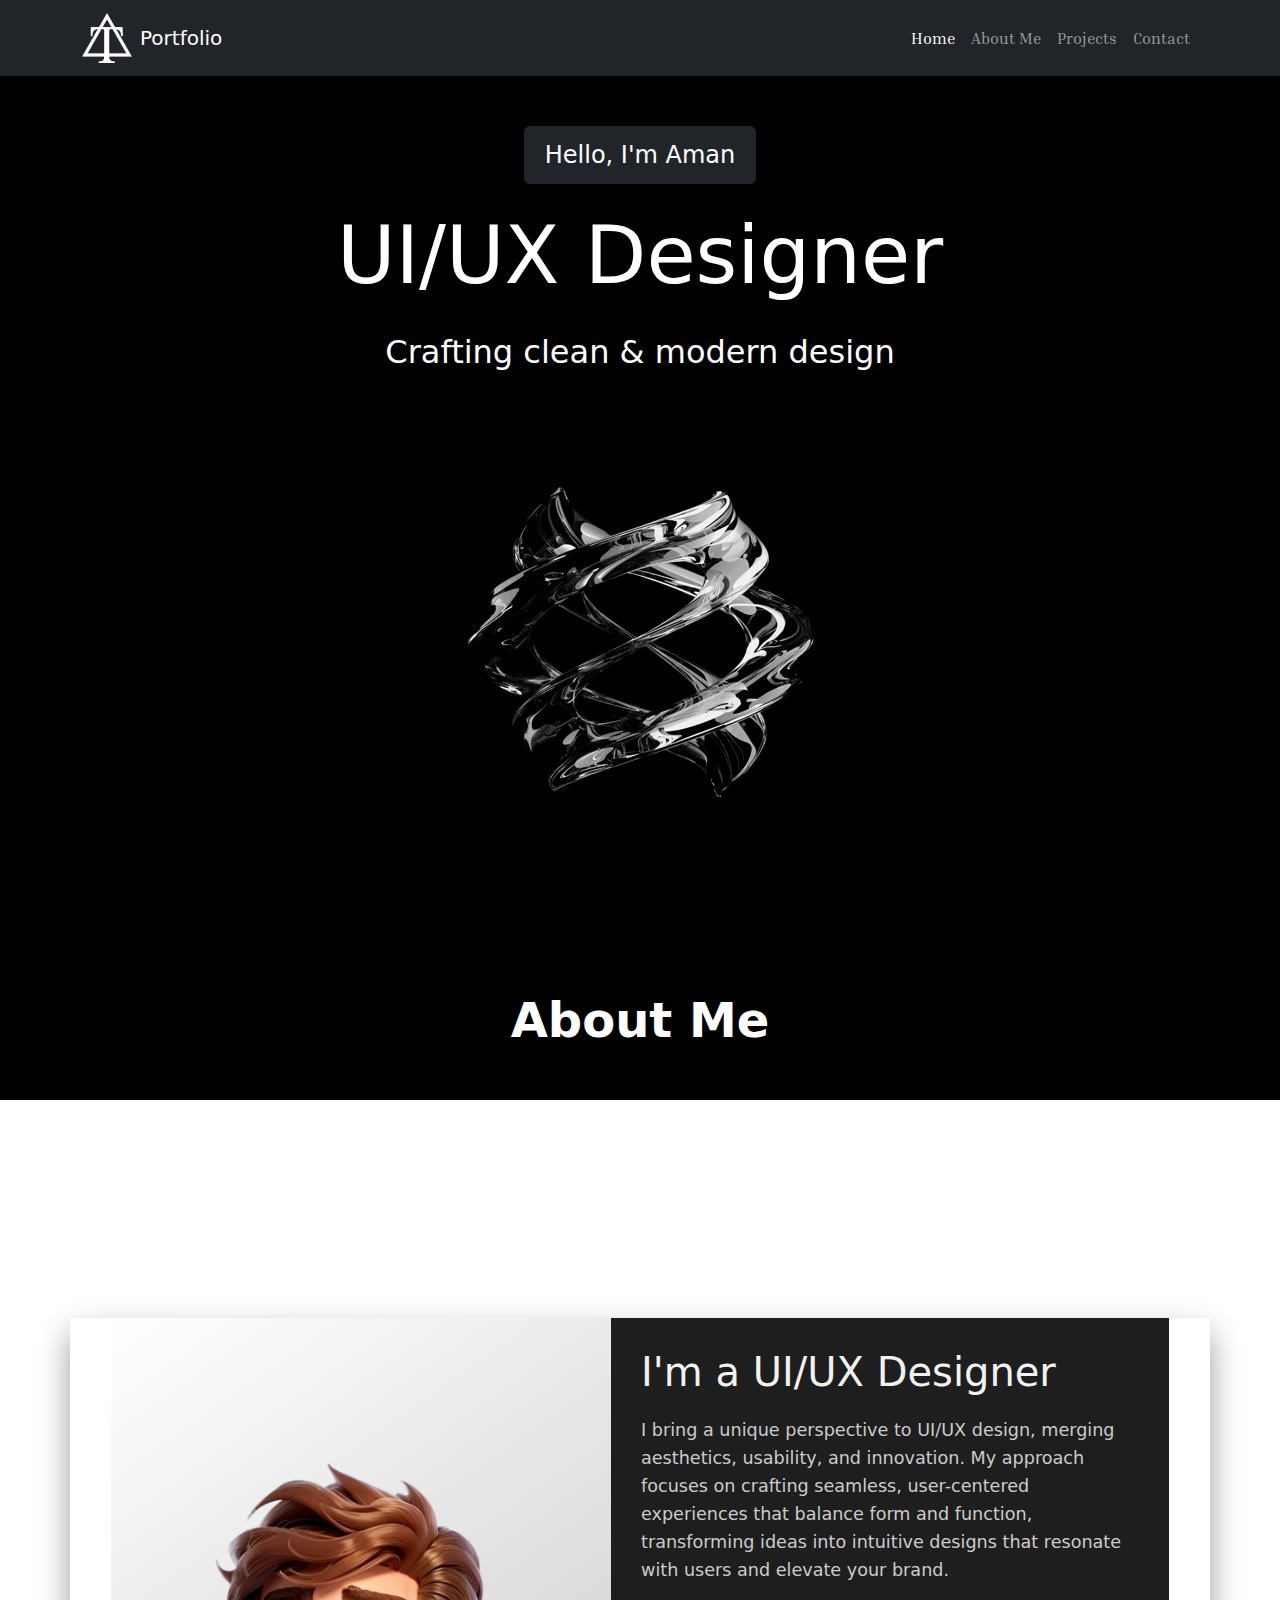
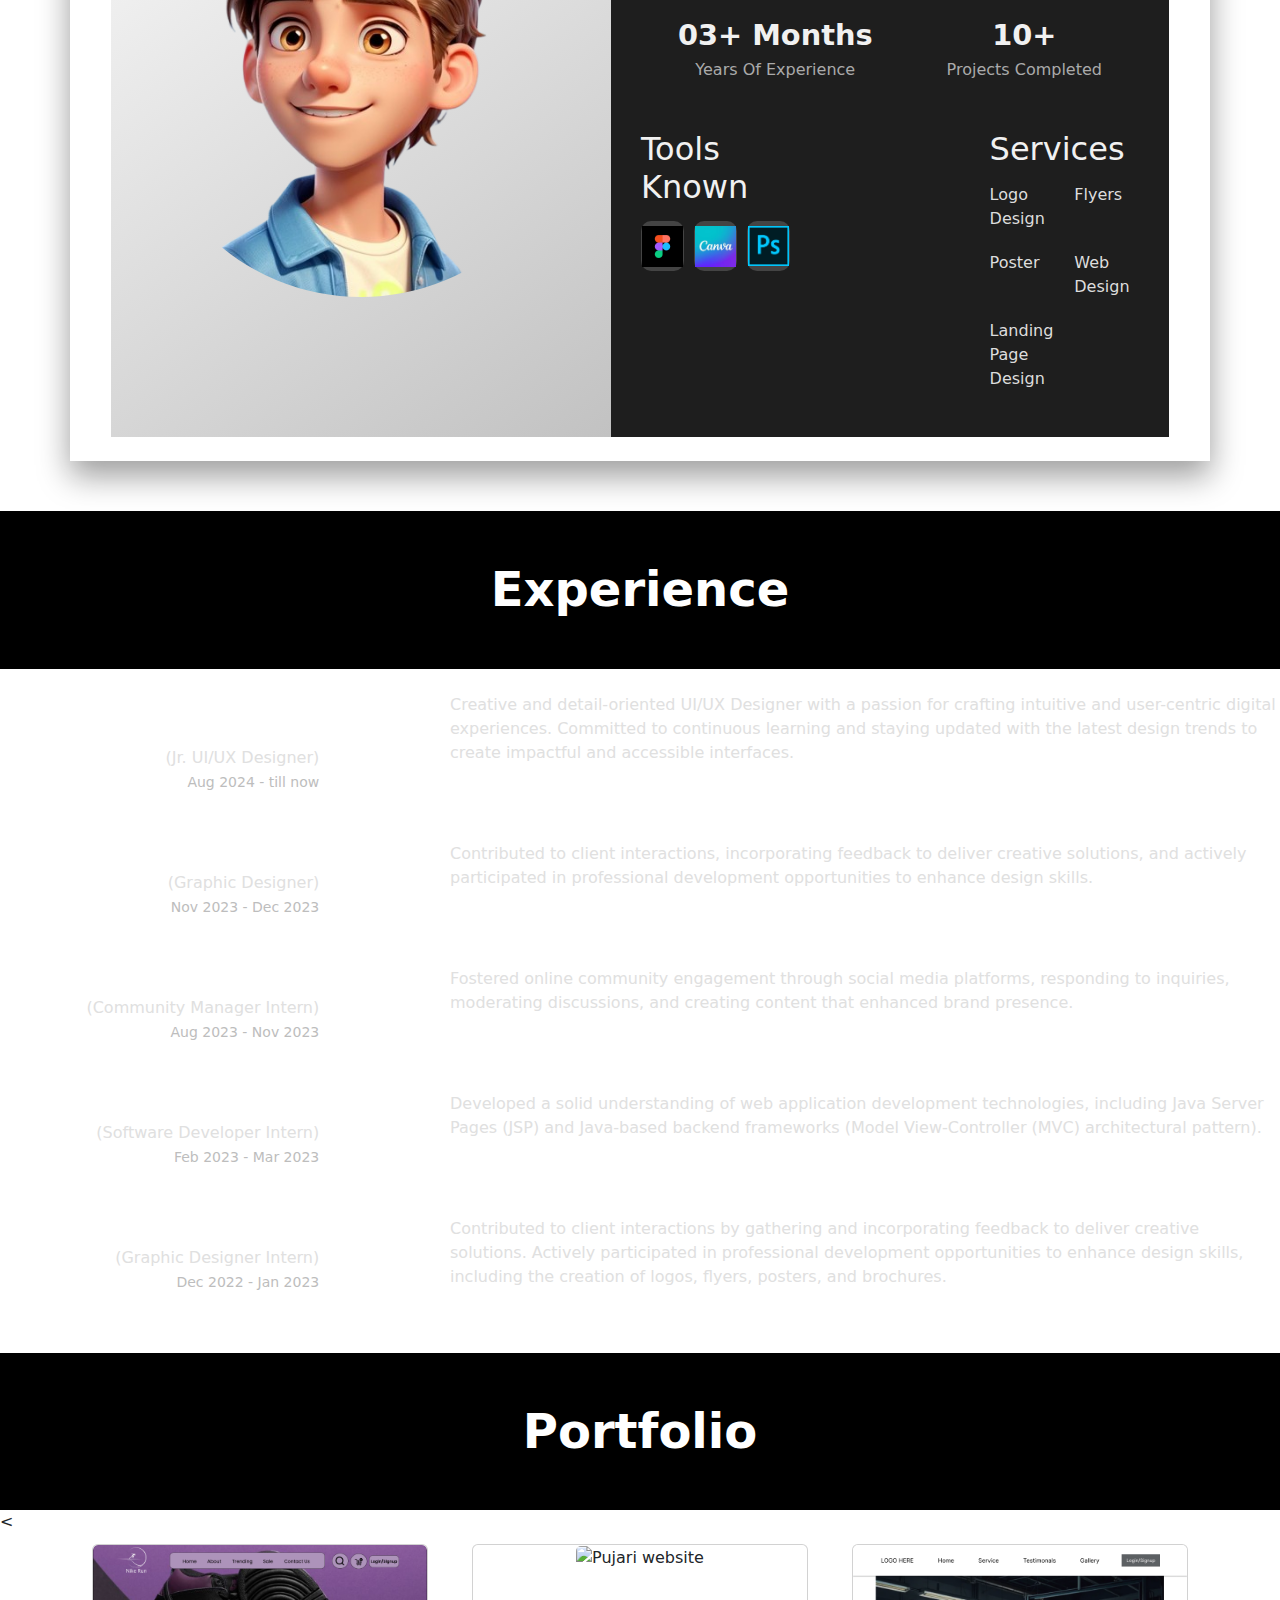
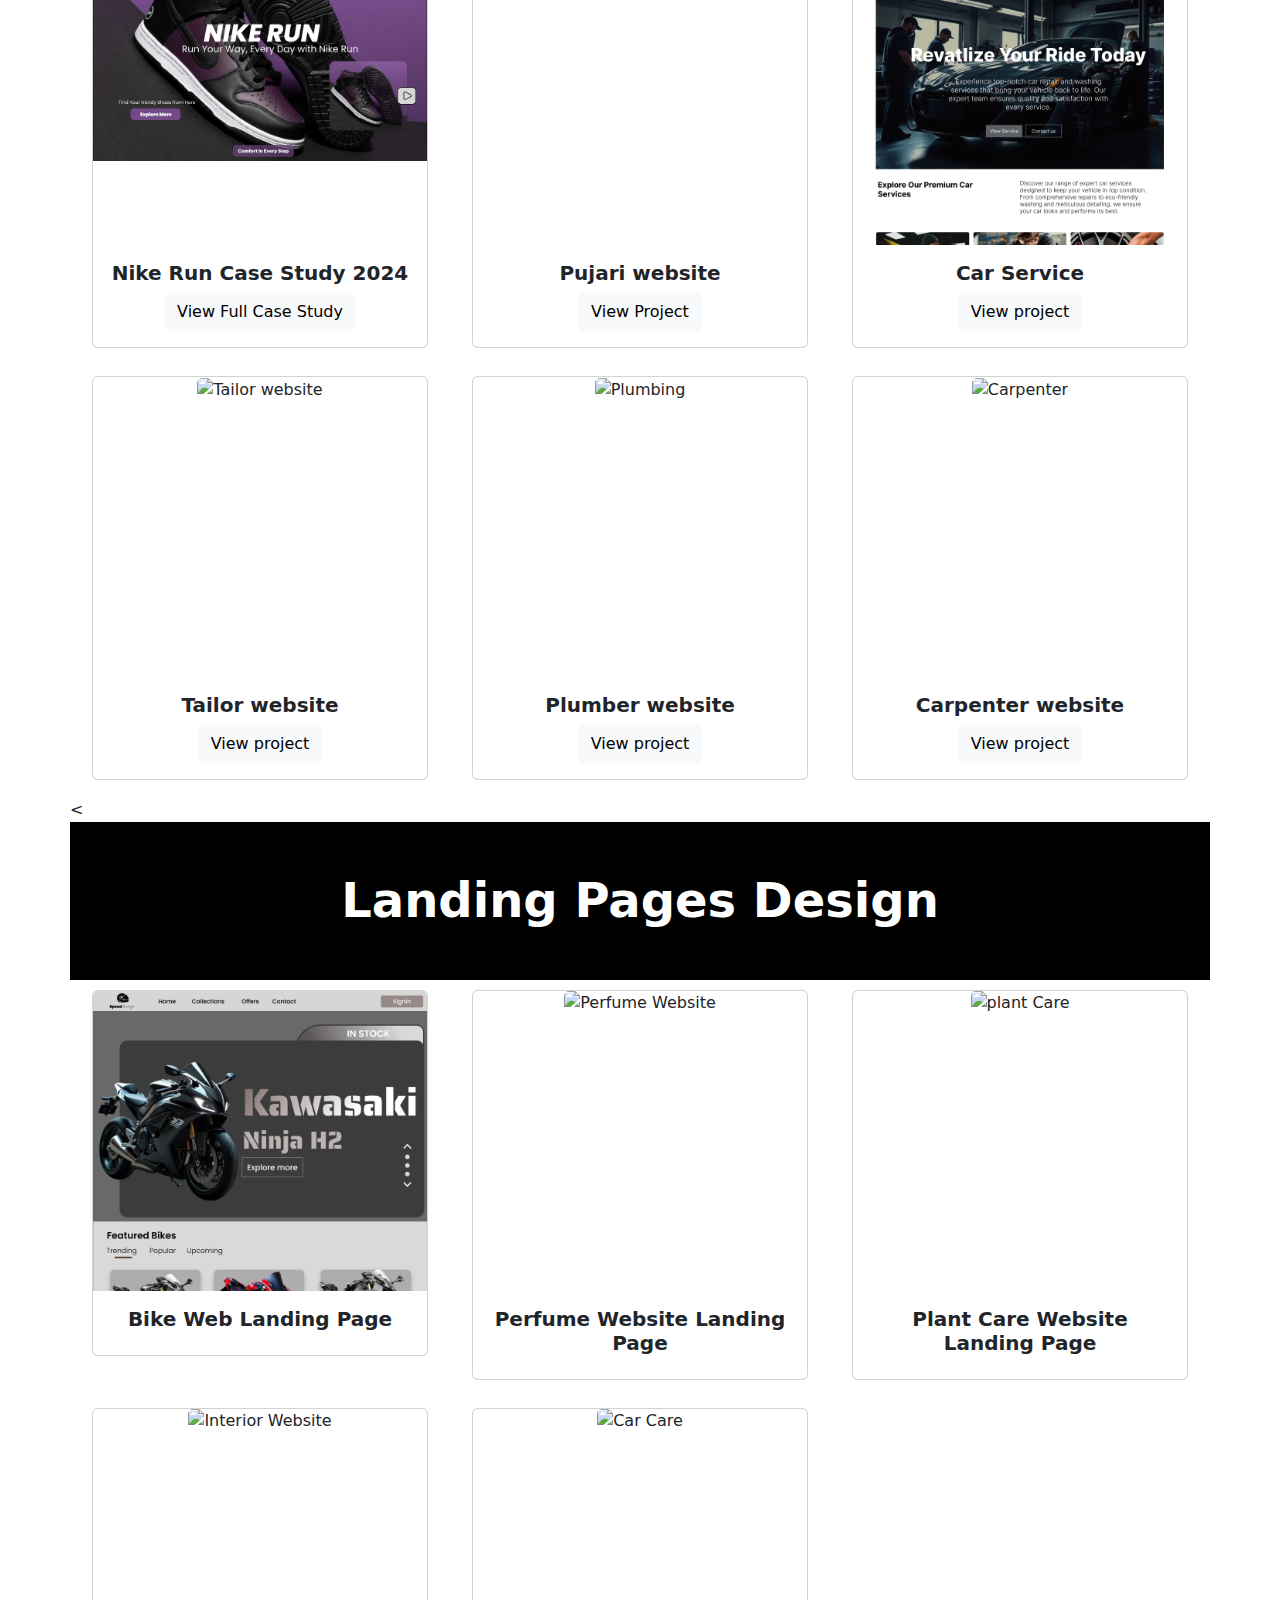
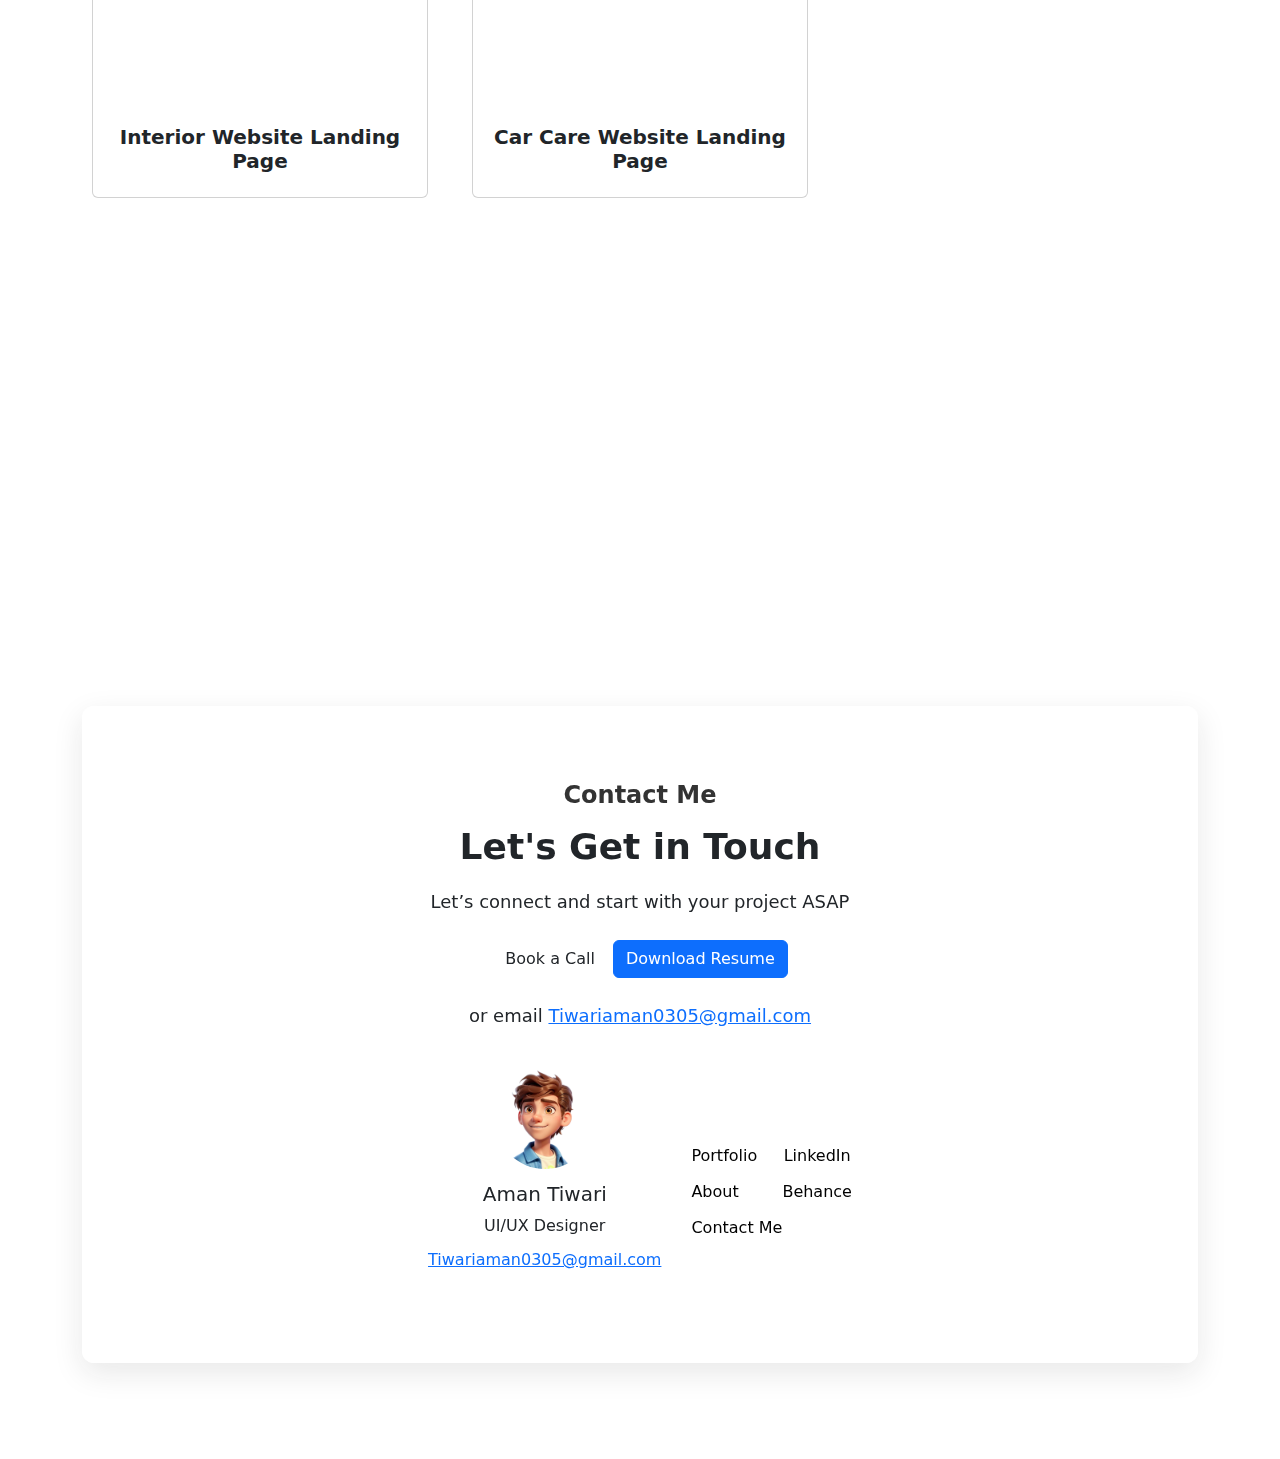
==== aman.html @ a1e36552 "togglebutton changed on navbar" ====
<!DOCTYPE html>
<html lang="en">
<head>
  <meta charset="UTF-8">
  <meta name="viewport" content="width=device-width, initial-scale=1.0">
  <meta charset="UTF-8">
    <meta name="viewport" content="width=device-width, initial-scale=1.0">
    <title>UI/UX Portfolio</title>
    <link rel="stylesheet" href="style.css">
    <link rel="stylesheet" href="https://cdn.jsdelivr.net/npm/bootstrap@5.3.3/dist/css/bootstrap.min.css">
    <link rel="preconnect" href="https://fonts.googleapis.com">
    <link rel="preconnect" href="https://fonts.gstatic.com" crossorigin>
    <link href="https://fonts.googleapis.com/css2?family=Inria+Serif:ital,wght@0,300;0,400;0,700;1,300;1,400;1,700&family=Noto+Sans+JP:wght@100..900&display=swap" rel="stylesheet">
  <title>Portfolio</title>
</head>
<body>
  <!-- Navbar -->
<nav class="navbar navbar-expand-lg bg-dark navbar-dark">
  <div class="container">
      <!-- Logo -->
      <a class="navbar-brand d-flex align-items-center" href="#">
          <img src="images/Group 24613.png" alt="Logo" height="50" width="50" class="me-2">
          <span>Portfolio</span>
      </a>
      
      <!-- Toggler Button for Mobile View -->
      <button class="navbar-toggler" type="button" data-bs-toggle="collapse" data-bs-target="#navbarNav" aria-controls="navbarNav" aria-expanded="false" aria-label="Toggle navigation">
          <span class="navbar-toggler-icon"></span>
      </button>
      
      <!-- Navbar Links -->
      <div class="collapse navbar-collapse" id="navbarNav">
          <ul class="navbar-nav ms-auto mb-2 mb-lg-0">
              <li class="nav-item">
                  <a class="nav-link active" aria-current="page" href="#">Home</a>
              </li>
              <li class="nav-item">
                  <a class="nav-link" href="#">About Me</a>
              </li>
              <li class="nav-item">
                  <a class="nav-link" href="#">Projects</a>
              </li>
              <li class="nav-item">
                  <a class="nav-link" href="#">Contact</a>
              </li>
          </ul>
      </div>
  </div>
</nav>
       
<div style="background-color: black; padding: 50px 0;">
  <div class="container text-center">
      <button type="button" class="btn btn-dark mb-4" style="font-size: 24px; padding: 10px 20px;">Hello, I'm Aman</button>
      <h1 class="display-1 text-white mb-4"> <!-- Use Bootstrap's display class for responsive headings -->
          <b>UI/UX Designer</b>
      </h1>
      <p class="text-white" style="font-size: 2rem; margin-top: 10px;"> <!-- Use rem for better scaling -->
          Crafting clean & modern design
      </p>
      <div class="text-center">
          <img src="./images/3d-symbol-glass-logo-made-blender_1029878-13-removebg-preview.png" alt="" class="rotate-animation img-fluid" style="max-width: 100%; height: auto;"> <!-- Use img-fluid for responsive images -->
      </div>
  </div>
</div>
         <!-- About Me Section -->
<div class="about-heading-container text-center mb-4">
  <h2 class="about-heading">About Me</h2>
</div>

<p class="bold-serif-text text-center mb-4">
  Designing products that not only look incredible but also drive 
  results, ensuring satisfaction on both sides. Say goodbye to 
  designs that only serve one purpose. With my UI/UX skills, your 
  brand is set to scale to new heights!
</p>

<div class="container about-container d-flex flex-wrap justify-content-center">
  <!-- Profile Image Section -->
  <div class="about-image d-flex align-items-center justify-content-center col-md-4 mb-4">
      <img src="images/profile.png" alt="Profile Picture" class="img-fluid rounded-circle"> <!-- Added img-fluid for responsiveness -->
  </div>

  <!-- Content Section -->
  <div class="about-content col-md-6 mb-4"> <!-- Adjusted column size -->
      <h2>I'm a UI/UX Designer</h2>
      <p>I bring a unique perspective to UI/UX design, merging aesthetics, usability, and innovation. My approach focuses on crafting seamless, user-centered experiences that balance form and function, transforming ideas into intuitive designs that resonate with users and elevate your brand.</p>

      <div class="stats d-flex justify-content-around mb-4">
          <div class="text-center">
              <div class="number">03+ Months</div>
              <div class="label">Years Of Experience</div>
          </div>
          <div class="text-center">
              <div class="number">10+</div>
              <div class="label">Projects Completed</div>
          </div>
      </div>

      <div class="tools-services d-flex flex-column flex-md-row justify-content-between mt-4">
          <!-- Tools Known -->
          <div class="tools mb-4 mb-md-0">
              <h4>Tools Known</h4>
              <div class="icon-container d-flex justify-content-around">
                  <div class="icon"><img src="images/figma.jpeg" alt="Figma" class="img-fluid"></div>
                  <div class="icon"><img src="images/Canva.jpeg" alt="Canva" class="img-fluid"></div>
                  <div class="icon"><img src="images/photoshop.jpeg" alt="Photoshop" class="img-fluid"></div>
              </div>
          </div>
          <!-- Services Offered -->
          <div class="services">
              <h4>Services</h4>
              <ul class="list-unstyled">
                  <li>Logo Design</li>
                  <li>Flyers</li>
                  <li>Poster</li>
                  <li>Web Design</li>
                  <li>Landing Page Design</li>
              </ul>
          </div>
      </div>
  </div>
</div>
          <!-- Experience Section -->
<div class="about-heading-container text-center mb-4">
  <h2 class="about-heading">Experience</h2>
</div>
<div class="experience-timeline position-relative">

  <!-- Experience Item -->
  <div class="experience-item row mb-5">
      <div class="col-md-3 col-sm-4 text-md-end text-center">
          <h5>Eaglebyte Solution Pvt. Ltd</h5>
          <p class="mb-0">(Jr. UI/UX Designer)</p>
          <small>Aug 2024 - till now</small>
      </div>
      <div class="col-md-1 text-center position-relative">
          <div class="timeline-circle"></div>
          <div class="timeline-line"></div>
      </div>
      <div class="col-md-8 col-sm-7">
          <p>Creative and detail-oriented UI/UX Designer with a passion for crafting intuitive and user-centric digital experiences. Committed to continuous learning and staying updated with the latest design trends to create impactful and accessible interfaces.</p>
      </div>
  </div>

  <!-- Repeat similar blocks for each experience item -->
  <div class="experience-item row mb-5">
      <div class="col-md-3 col-sm-4 text-md-end text-center">
          <h5>Intern Savy</h5>
          <p class="mb-0">(Graphic Designer)</p>
          <small>Nov 2023 - Dec 2023</small>
      </div>
      <div class="col-md-1 text-center position-relative">
          <div class="timeline-circle"></div>
          <div class="timeline-line"></div>
      </div>
      <div class="col-md-8 col-sm-7">
          <p>Contributed to client interactions, incorporating feedback to deliver creative solutions, and actively participated in professional development opportunities to enhance design skills.</p>
      </div>
  </div>

  <div class="experience-item row mb-5">
      <div class="col-md-3 col-sm-4 text-md-end text-center">
          <h5>Nblik</h5>
          <p class="mb-0">(Community Manager Intern)</p>
          <small>Aug 2023 - Nov 2023</small>
      </div>
      <div class="col-md-1 text-center position-relative">
          <div class="timeline-circle"></div>
          <div class="timeline-line"></div>
      </div>
      <div class="col-md-8 col-sm-7">
          <p>Fostered online community engagement through social media platforms, responding to inquiries, moderating discussions, and creating content that enhanced brand presence.</p>
      </div>
  </div>

  <div class="experience-item row mb-5">
      <div class="col-md-3 col-sm-4 text-md-end text-center">
          <h5>P.S. Technologies</h5>
          <p class="mb-0">(Software Developer Intern)</p>
          <small>Feb 2023 - Mar 2023</small>
      </div>
      <div class="col-md-1 text-center position-relative">
          <div class="timeline-circle"></div>
          <div class="timeline-line"></div>
      </div>
      <div class="col-md-8 col-sm-7">
          <p>Developed a solid understanding of web application development technologies, including Java Server Pages (JSP) and Java-based backend frameworks (Model View-Controller (MVC) architectural pattern).</p>
      </div>
  </div>

  <div class="experience-item row mb-5">
      <div class="col-md-3 col-sm-4 text-md-end text-center">
          <h5>Oasis Infobyte</h5>
          <p class="mb-0">(Graphic Designer Intern)</p>
          <small>Dec 2022 - Jan 2023</small>
      </div>
      <div class="col-md-1 text-center position-relative">
          <div class="timeline-circle"></div>
          <div class="timeline-line"></div>
      </div>
      <div class="col-md-8 col-sm-7">
          <p>Contributed to client interactions by gathering and incorporating feedback to deliver creative solutions. Actively participated in professional development opportunities to enhance design skills, including the creation of logos, flyers, posters, and brochures.</p>
      </div>
  </div>
</div>
<!--portolfio section starts here -->
<div class="about-heading-container">
  <h2 class="about-heading">Portfolio</h2>
</div>
<

          <!--portfolio card-->
    <div class="container">
      <div class="row">
        <!-- Card 1 -->
        <div class="col-md-4 mb-2">
          <div class="card text-center custom-card">
            <div class="card-image">
              <img src="images/landing page user side.jpg" alt="Nike Run Case Study 2024" class="card-img-top">
              <div class="overlay">
                              </div>
            </div>
            <div class="card-body">
              <h4 class="card-title">Nike Run Case Study 2024</h4>
              <button type="button" class="btn btn-light view-pdf-btn" data-bs-toggle="modal" data-bs-target="#pdfModal1">
                View Full Case Study
              </button>
            </div>
          </div>
        </div>

        <div class="modal fade" id="pdfModal1" tabindex="-1" aria-labelledby="pdfModalLabel1" aria-hidden="true">
          <div class="modal-dialog modal-xl">
            <div class="modal-content">
              <div class="modal-header">
                <h5 class="modal-title" id="pdfModalLabel1">Nike Run Case Study 2024</h5>
                <button type="button" class="btn-close" data-bs-dismiss="modal" aria-label="Close"></button>
              </div>
              <div class="modal-body">
                <iframe src="images/Nikrun Case stduy With high and low fedlity_compressed.pdf" width="100%" height="600px" style="border: none;"></iframe>
              </div>
            </div>
          </div>
        </div>    


                <!-- Card 2 -->
                <div class="col-md-4 mb-2">
                  <div class="card text-center custom-card">
                    <div class="card-image">
                      <img src="images/Landing webpage poojari.jpg" alt="Pujari website" class="card-img-top">
                      <div class="overlay">
                                              </div>
                    </div>
                    <div class="card-body">
                      <h4 class="card-title">Pujari website</h4>
                      <button type="button" class="btn btn-light view-pdf-btn" data-bs-toggle="modal" data-bs-target="#pdfModal2">
                        View Project
                      </button>
                    </div>
                  </div>
                </div>

                <div class="modal fade" id="pdfModal2" tabindex="-1" aria-labelledby="pdfModalLabel1" aria-hidden="true">
                  <div class="modal-dialog modal-xl">
                    <div class="modal-content">
                      <div class="modal-header">
                        <h5 class="modal-title" id="pdfModalLabel1">Pujari website</h5>
                        <button type="button" class="btn-close" data-bs-dismiss="modal" aria-label="Close"></button>
                      </div>
                      <div class="modal-body">
                        <iframe src="images/pujari website(sevakalpka) high fedelity designs_compressed.pdf" width="100%" height="600px" style="border: none;"></iframe>
                      </div>
                    </div>
                  </div>
                </div>    

                <!-- Card 3 -->
                <div class="col-md-4 mb-2">
                  <div class="card text-center custom-card">
                    <div class="card-image">
                      <img src="images/Car washing sevakalpak.jpg" alt="Car Service" class="card-img-top">
                      <div class="overlay">
                                             </div>
                    </div>
                    <div class="card-body">
                      <h4 class="card-title">Car Service</h4>
                      <button type="button" class="btn btn-light view-pdf-btn" data-bs-toggle="modal" data-bs-target="#pdfModal3">
                        View project
                      </button>
                    </div>
                  </div>
                </div>
                
                <div class="modal fade" id="pdfModal3" tabindex="-1" aria-labelledby="pdfModalLabel1" aria-hidden="true">
                  <div class="modal-dialog modal-xl">
                    <div class="modal-content">
                      <div class="modal-header">
                        <h5 class="modal-title" id="pdfModalLabel1">Pujari website</h5>
                        <button type="button" class="btn-close" data-bs-dismiss="modal" aria-label="Close"></button>
                      </div>
                      <div class="modal-body">
                        <iframe src="images/car repairing.pdf" width="100%" height="600px" style="border: none;"></iframe>
                      </div>
                    </div>
                  </div>
                </div>    

                <!-- Card 4 -->
                <div class="col-md-4 mb-2">
                  <div class="card text-center custom-card">
                    <div class="card-image">
                      <img src="images/landing page tailor website.jpg" alt="Tailor website" class="card-img-top">
                      <div class="overlay">
                                              </div>
                    </div>
                    <div class="card-body">
                      <h4 class="card-title">Tailor website</h4>
                      <button type="button" class="btn btn-light view-pdf-btn" data-bs-toggle="modal" data-bs-target="#pdfModal4">
                        View project
                      </button>
                    </div>
                  </div>
                </div>

                <div class="modal fade" id="pdfModal4" tabindex="-1" aria-labelledby="pdfModalLabel1" aria-hidden="true">
                  <div class="modal-dialog modal-xl">
                    <div class="modal-content">
                      <div class="modal-header">
                        <h5 class="modal-title" id="pdfModalLabel1">Tailor Website</h5>
                        <button type="button" class="btn-close" data-bs-dismiss="modal" aria-label="Close"></button>
                      </div>
                      <div class="modal-body">
                        <iframe src="images/tailor Web Design(Sevakalpak(user, admin, tailor modules)).pdf" width="100%" height="600px" style="border: none;"></iframe>
                      </div>
                    </div>
                  </div>
                </div>    
              
                <!-- Card 5 -->
                <div class="col-md-4 mb-2">
                  <div class="card text-center custom-card">
                    <div class="card-image">
                      <img src="images/plumbing landing page.jpg" alt="Plumbing" class="card-img-top">
                      <div class="overlay">
                                              </div>
                    </div>
                    <div class="card-body">
                      <h4 class="card-title">Plumber website</h4>
                      <button type="button" class="btn btn-light view-pdf-btn" data-bs-toggle="modal" data-bs-target="#pdfModal5">
                        View project
                      </button>
                    </div>
                  </div>
                </div>

                <div class="modal fade" id="pdfModal5" tabindex="-1" aria-labelledby="pdfModalLabel1" aria-hidden="true">
                  <div class="modal-dialog modal-xl">
                    <div class="modal-content">
                      <div class="modal-header">
                        <h5 class="modal-title" id="pdfModalLabel5">Plumber Website</h5>
                        <button type="button" class="btn-close" data-bs-dismiss="modal" aria-label="Close"></button>
                      </div>
                      <div class="modal-body">
                        <iframe src="images/plumber web design(sevakalpak , user admin , and plumber module).pdf" width="100%" height="600px" style="border: none;"></iframe>
                      </div>
                    </div>
                  </div>
                </div>    

                <!-- Card 6 -->
                <div class="col-md-4 mb-2">
                  <div class="card text-center custom-card">
                    <div class="card-image">
                      <img src="images/Carpenter Landing page.jpg" alt="Carpenter" class="card-img-top">
                      <div class="overlay">
                                              </div>
                    </div>
                    <div class="card-body">
                      <h4 class="card-title">Carpenter website</h4>
                      <button type="button" class="btn btn-light view-pdf-btn" data-bs-toggle="modal" data-bs-target="#pdfModal6">
                        View project
                      </button>
                    </div>
                  </div>
                </div>
                <div class="modal fade" id="pdfModal6" tabindex="-1" aria-labelledby="pdfModalLabel1" aria-hidden="true">
                  <div class="modal-dialog modal-xl">
                    <div class="modal-content">
                      <div class="modal-header">
                        <h5 class="modal-title" id="pdfModalLabel5">Carpenter website</h5>
                        <button type="button" class="btn-close" data-bs-dismiss="modal" aria-label="Close"></button>
                      </div>
                      <div class="modal-body">
                        <iframe src="images/carpenter (2).pdf" width="100%" height="600px" style="border: none;"></iframe>
                      </div>
                    </div>
                  </div>
                </div>    
                <!--Landing Page Button-->
              < <div class="about-heading-container">
                <h2 class="about-heading">Landing Pages Design</h2>
              </div>
              <!--Landing Page Design-->
               <!--Card 1-->
               <div class="col-md-4 mb-2">
                <div class="card text-center custom-card">
                  <div class="card-image">
                    <img src="images/bike web landing page.jpg" alt="Bike Website" class="card-img-top">
                    <div class="overlay">
                                            </div>
                  </div>
                  <div class="card-body">
                    <h4 class="card-title">Bike Web Landing Page</h4>      
                  </div>
                </div>
              </div>
               <!--Card 2-->
               <div class="col-md-4 mb-2">
                <div class="card text-center custom-card">
                  <div class="card-image">
                    <img src="images/perfume.jpg" alt="Perfume Website" class="card-img-top">
                    <div class="overlay">
                                            </div>
                  </div>
                  <div class="card-body">
                    <h4 class="card-title">Perfume Website Landing Page</h4>      
                  </div>
                </div>
              </div>
              <!--Card 3-->
              <div class="col-md-4 mb-2">
                <div class="card text-center custom-card">
                  <div class="card-image">
                    <img src="images/plant care.jpg" alt="plant Care" class="card-img-top">
                    <div class="overlay">
                                            </div>
                  </div>
                  <div class="card-body">
                    <h4 class="card-title">Plant Care Website Landing Page</h4>      
                  </div>
                </div>
              </div>
              <!--Card 4-->
              <div class="col-md-4 mb-2">
                <div class="card text-center custom-card">
                  <div class="card-image">
                    <img src="images/Interior Design.jpg" alt="Interior Website" class="card-img-top">
                    <div class="overlay">
                                            </div>
                  </div>
                  <div class="card-body">
                    <h4 class="card-title">Interior Website Landing Page</h4>      
                  </div>
                </div>
              </div>
               <!--Card 5-->
               <div class="col-md-4 mb-2">
                <div class="card text-center custom-card">
                  <div class="card-image">
                    <img src="images/Car washing.jpg" alt="Car Care" class="card-img-top">
                    <div class="overlay">
                                            </div>
                  </div>
                  <div class="card-body">
                    <h4 class="card-title">Car Care Website Landing Page</h4>      
                  </div>
                </div>
              </div>
              <!---Why MeSection-->
<section class="why-me-section text-center py-5">
  <h2 class="section-title mb-5">Why Me?</h2>
  <div class="container">
      <div class="row justify-content-center">
          <!-- Card 1 -->
          <div class="col-md-4 mb-4">
              <div class="why-me-card">
                  <div class="mirror-box"></div>
                  <div class="card-body">
                      <h5 class="card-title">Fast And Efficient</h5>
                      <p class="card-text">Delivering high-quality designs without the wait.</p>
                  </div>
              </div>
          </div>
          <!-- Card 2 -->
          <div class="col-md-4 mb-4">
              <div class="why-me-card">
                  <div class="mirror-box"></div>
                  <div class="card-body">
                      <h5 class="card-title">Collaborative Process</h5>
                      <p class="card-text">I work closely with you, integrating your feedback to create a design that meets your expectations.</p>
                  </div>
              </div>
          </div>
          <!-- Card 3 -->
          <div class="col-md-4 mb-4">
              <div class="why-me-card">
                  <div class="mirror-box"></div>
                  <div class="card-body">
                      <h5 class="card-title">Attention to Detail</h5>
                      <p class="card-text">Delivering high-quality designs with a focus on details and precision.</p>
                  </div>
              </div>
          </div>
      </div>
  </div>
  <!--Contact Us Section-->

  <section class="contact-section text-center mb-5">
    <div class="contact-content">
        <h2 class="contact-title">Contact Me</h2>
        <h1 class="contact-heading">Let's Get in Touch</h1>
        <p class="contact-subtitle">Let’s connect and start with your project ASAP</p>
        
        <!-- Buttons -->
        <div class="button-container mb-4">
            <a href="#" class="btn btn-se">Book a Call</a>
            <a href="images/UI UX Resume.pdf" class="btn btn-primary" download>Download Resume</a>
        </div>

        <!-- Email -->
        <p class="contact-email mb-4">or email <a href="mailto:Tiwariaman0305@gmail.com">Tiwariaman0305@gmail.com</a></p>
        
        <!-- Social Links -->
        <div class="social-links d-flex flex-column flex-md-row justify-content-center align-items-center">
            <div class="profile-info text-center mb-4 mb-md-0">
                <img src="images/profile.png" alt="Aman Tiwari" class="profile-img img-fluid rounded-circle" style="max-width: 150px;"> <!-- Responsive image -->
                <p class="name">Aman Tiwari</p>
                <p class="title">UI/UX Designer</p>
                <p><a href="mailto:Tiwariaman0305@gmail.com">Tiwariaman0305@gmail.com</a></p>
            </div>
            <div class="social-links d-flex flex-column flex-md-row text-center">
                <div class="links d-flex flex-column text-start mb-4 mb-md-0">
                    <a href="#portfolio">Portfolio</a>
                    <a href="#about">About</a>
                    <a href="#contact">Contact Me</a>
                </div>
                <div class="links d-flex flex-column">
                    <a href="https://www.linkedin.com/in/aman-tiwari-9a2267218" target="_blank">LinkedIn</a>
                    <a href="https://www.behance.net/c18amantiwari" target="_blank">Behance</a>
                </div>
            </div>
        </div>
    </div>
</section>
            
        </div>
    </div>
</section>
<!-- Scripts for Bootstrap (necessary for responsive behavior) -->
<script src="https://cdn.jsdelivr.net/npm/@popperjs/core@2.11.6/dist/umd/popper.min.js"></script>
<script src="https://cdn.jsdelivr.net/npm/bootstrap@5.3.3/dist/js/bootstrap.bundle.min.js"></script>
  </body>
</html>
---- style.css ----
.navbar .nav-link {
    font-family: "Inria Serif", serif;
}
.root{
    --primary-color:#0000;
    --seondary-color:#3C3939;
    --bg-white:#0000;
    --gardient-color:linear-gradient(-224deg, var(--primary--color) 0, #3C3939 100%) ;
}
.main-btn{
    display: inline-block;
    border-radius: 50px;
    transition: all .4s ease-in-out;
    padding: 10px 27px;
    background-color: transparent;
    border: 2px solid var(--gray-color);
    color: var(--gray-color);
    font-weight: 500;
    font-size: 14px;
    text-transform: uppercase;
    letter-spacing: 2px;
    text-decoration: none;
}
.main-btn:hover{
    background-color: var(--primary-color);
    border-color:var(--primary-color) ;
}

body {
    font-family: Arial, sans-serif;
  }
  
  .header {
    background-color: #f8f9fa;
  }
  
  .header h1 {
    font-size: 3rem;
    font-weight: bold;
  }
  
  .projects-section, .landing-pages {
    background-color: #ffffff;
  }
  
  .project-card, .landing-card {
    border-radius: 8px;
    box-shadow: 0px 4px 6px rgba(0, 0, 0, 0.1);
  }
  
  .contact-section h2 {
    font-weight: bold;
    color: #333;
  }
  
  /* Custom button styling */
  .custom-btn {
    font-size: 30px;
    padding: 10px 20px;
    color: white;
    border: 2px solid white;
    background-color: transparent;
    border-radius: 20px;
  }

  /* Button hover effect */
  .custom-btn:hover {
    color: black;
    background-color: white;
  }

  /* Arrow styling */
  .arrow-up {
    font-size: 36px;
    margin-left: 10px;
  }
  
          
  /* Define the rotation animation */
  @keyframes rotate {
    from {
      transform: rotate(0deg);
    }
    to {
      transform: rotate(360deg);
    }
  }

  /* Apply the rotation animation to the image */
  .rotate-animation {
    animation: rotate 10s linear infinite; /* Adjust speed by changing '5s' */
  }


/* Card styling  (Portfolio designs)*/
.custom-card {
  margin: 10px;
  overflow: hidden;
  position: relative;
}

.card-image {
  overflow: hidden;
  position: relative;
  height: 500px; /* Set card height to control the visible area */
}

.card-image img {
  transition: transform 10s ease;
  width: 100%;
  height: auto;
}

.custom-card:hover .card-image img {
  transform: translateY(-100%); /* Scroll entire image upwards on hover */
}

.overlay {
  position: absolute;
  top: 50%;
  left: 50%;
  transform: translate(-50%, -50%);
  opacity: 0;
  transition: opacity 0.3s ease;
}

.custom-card:hover .overlay {
  opacity: 1;
}

/* Card styling (Lanidng page*/
/* Card styling */

.custom-card {
  margin: 10px;
  overflow: hidden;
  position: relative;
}

.card-image {
  overflow: hidden;
  position: relative;
  height: 300px; /* Set card height to control the visible area */
}

.card-image img {
  transition: transform s ease;
  width: 100%;
  height: auto;
}

.custom-card:hover .card-image img {
  transform: translateY(-100%); /* Scroll entire image upwards on hover */
}

.overlay {
  position: absolute;
  top: 50%;
  left: 50%;
  transform: translate(-50%, -50%);
  opacity: 0;
  transition: opacity 0.3s ease;
}

.custom-card:hover .overlay {
  opacity: 1;
}


<!--About me>
/* About Me Section Styling */

.about-heading-container {
  margin-top: 50px;
}

/* Apply to the specific text */
.bold-serif-text {
  font-family: 'Ineria Serif', serif; /* Apply Ineria Serif font */
  font-weight: 1000; /* Ensure the text is bold */
  font-size: 2em; /* Adjust size as needed */
  color: #ffffff; /* Color can be adjusted as needed */
  line-height: 1.5; /* Adjust line height for better readability */
  text-align: center; /* Center-align text, optional */
}

/* Alternatively, if you want to apply the style globally */
body {
  font-family: 'Ineria Serif', serif;
}


.about-container {
  display: flex;
  flex-wrap: wrap;
  border-radius: 0px;
  overflow: hidden;
  box-shadow: 0 15px 30px rgba(9, 9, 9, 0.4);
  margin: 50px auto;
  max-width: 1500px;
}

/* Profile Image Side */
.about-image {
  flex: 1;
  min-width: 500px;
  background: linear-gradient(145deg, #0000, #9999);
  display: flex;
  align-items: center;
  justify-content: center;
  padding: 30px;
}

.about-image img {
  width: 100%;
  max-width: 500px;
  border-radius: 0px;
  /* box-shadow: 0 10px 20px rgba(0, 0, 0, 0.2); */
}

/* Content Side */
.about-content {
  flex: 2;
  background-color: #1e1e1e;
  color: #fff;
  padding: 30px;
  display: flex;
  flex-direction: column;
  justify-content: center;
}

.about-content h2 {
  font-size: 2.5rem;
  margin-bottom: 20px;
  color: #f1f1f1;
}

.about-content p {
  font-size: 1.1rem;
  line-height: 1.6;
  color: #ccc;
  margin-bottom: 30px;
}

/* Stats Section */
.stats {
  display: flex;
  justify-content: space-around;
  margin-bottom: 30px;
}

.stats .number {
  font-size: 1.8rem;
  font-weight: bold;
  color: #f1f1f1;
}

.stats .label {
  font-size: 1rem;
  color: #aaa;
}

/* Tools and Services Section */
.tools-services {
  display: flex;
  justify-content: space-between;
}

.tools, .services {
  width: 30%;
}

.tools h4, .services h4 {
  font-size: 2rem;
  color: #f1f1f1;
  margin-bottom: 15px;
}

.icon-container {
  display: flex;
  gap: 10px;
  justify-content: center;
}

.icon {
  width: 50px;
  height: 50px;
  background-color: #444;
  border-radius: 10px;
  display: flex;
  align-items: center;
  justify-content: center;
  transition: transform 0.3s ease, background 0.3s ease;
}

.icon img {
  width: 95%;
}

.icon:hover {
  transform: scale(1.1);
  background-color: #000;
  box-shadow: 0 5px 10px rgba(1, 1, 1, 0.3);
}

.services ul {
  display: grid;
  grid-template-columns: repeat(2, 1fr); /* Two equal-width columns */
  gap: 20px; /* Adjust space between grid items */
  list-style: none;
  padding: 0;
  color: #ddd;
}

.services li {
  margin: 0;
  text-align: left; /* Left-align text inside list items */
  transition: color 0.3s ease;
}

/* .services li:hover {
  color: #0000;
  text-shadow: 0 0 5px rgba(255, 255, 255, 0.8);
} */


/* Responsive Design */
@media (max-width: 768px) {
  .about-container {
      flex-direction: column;
  }

  .about-content, .about-image {
      flex: 1 1 100%;
  }
}


.about-heading-container {
  background-color: black; /* Background color as black */
  padding: 50px 0; /* Adds spacing around the heading */
  text-align: center; /* Centers the heading */
}

.about-heading {
  font-size: 48px;
  font-weight: 900; /* Extra bold weight */
  color: white;
  margin: 0; /* Removes default margin */
}

<!--Experience section>
body {
  background-color: #222; /* Dark background */
  color: #fff; /* White text for better contrast */
  font-family: Arial, sans-serif;
}

h1 {
  font-weight: bold;
}

.experience-item h5 {
  font-weight: bold;
  color: #fff; /* White text for job title */
  margin-bottom: 5px;
}

.experience-item small {
  color: #bdbdbd; /* Light gray for date */
}

.experience-item p {
  color: #e0e0e0; /* Slightly lighter text for description */
}

.experience-timeline {
  padding-left: 20px;
  border-left: 3px solid #ffffff33; /* Light vertical line for the timeline */
  position: relative;
}

.timeline-circle {
  width: 12px;
  height: 12px;
  background-color: #ffffff;
  border-radius: 50%;
  position: absolute;
  top: 10px;
  left: 50%;
  transform: translateX(-50%);
}

.timeline-line {
  width: 3px;
  background-color: #ffffff33;
  position: absolute;
  top: 25px;
  bottom: -100%;
  left: 50%;
  transform: translateX(-50%);
}

.experience-item:last-child .timeline-line {
  display: none; /* Hide the line for the last item */
}

<!---Why me Section-->
body {
  background-color: #111; /* Dark background for contrast */
  font-family: Arial, sans-serif;
  color: #fff;
}

.section-title {
  font-size: 2.5rem;
  color: #ffffff;
  font-weight: bold;
}

.why-me-card {
  background: linear-gradient(135deg, #555, #333);
  color: #fff;
  border-radius: 15px;
  overflow: hidden;
  position: relative;
  box-shadow: 0 6px 15px rgba(0, 0, 0, 0.3);
  transition: transform 0.3s ease, box-shadow 0.3s ease;
  display: flex;
  flex-direction: column;
  align-items: center;
  padding: 5rem 5rem;
}

.why-me-card:hover {
  transform: scale(1.05);
  box-shadow: 0 10px 25px rgba(0, 0, 0, 0.5);
}

/* Left mirror box with a gradient glass effect */
.mirror-box {
  position: absolute;
  top: 0;
  left: 0;
  width: 50px;
  height: 100%;
  background: rgba(255, 255, 255, 0.1);
  backdrop-filter: blur(5px);
  border-top-left-radius: 15px;
  border-bottom-left-radius: 20px;
  box-shadow: inset 0 0 10px rgba(255, 255, 255, 0.2);
}

/* Card body styling */
.card-body {
  text-align: center;
  z-index: 1;
}

.card-title {
  font-size: 1.25rem;
  font-weight: bold;
  margin-bottom: 10px;
  color: #fff;
}

.card-text {
  font-size: 0.95rem;
  color: #ddd;
}

/* Glow effect on hover
.why-me-card:hover .card-title {
  color: #f2f7f8;
  text-shadow: 0 0 8px #18191a;
}

.why-me-card:hover .card-text {
  color: #a6f0ff;
} */

/* Animation for fade-in effect */
.why-me-card {
  opacity: 0;
  transform: translateY(20px);
  animation: fadeInUp 0.6s ease forwards;
}

.why-me-card:nth-child(1) { animation-delay: 0.1s; }
.why-me-card:nth-child(2) { animation-delay: 0.2s; }
.why-me-card:nth-child(3) { animation-delay: 0.3s; }

/* Fade-in animation */
@keyframes fadeInUp {
  0% {
      opacity: 0;
      transform: translateY(20px);
  }
  100% {
      opacity: 1;
      transform: translateY(0);
  }
}
<!---Contact us>
/* Contact Section Styling */
.contact-section {
  position: relative;
  background-color: #f0f0f0; /* Grey background for the section */
  padding: 80px 0;
  color: #333; /* Dark text for better contrast */
  overflow: hidden;
}

/* Glass Box Effect */
.contact-content {
  position: relative;
  z-index: 2;
  background: rgba(255, 255, 255, 0.8); /* White background with slight transparency */
  border-radius: 12px;
  padding:75px;
  backdrop-filter: blur(10px); /* Glass effect */
  box-shadow: 0 10px 30px rgba(30, 30, 30, 0.1); /* Soft shadow for floating effect */
  opacity: 1; /* Fully visible */
  animation: fadeIn 1s forwards; /* Fade-in animation for initial load */
}

/* Text Styling */
.contact-title {
  font-size: 24px;
  font-weight: bold;
  margin-bottom: 15px;
  opacity: 1;
  animation: fadeIn 1s 0.5s forwards; /* Delay to create sequential appearance */
}

.contact-heading {
  font-size: 36px;
  font-weight: bold;
  margin-bottom: 20px;
  opacity: 50; /* Fully visible */
  animation: fadeIn 1s 1s forwards;
}

.contact-subtitle {
  font-size: 18px;
  margin-bottom: 25px;
  opacity: 1; /* Fully visible */
  animation: fadeIn 1s 1.5s forwards;
}

/* Button Styling */
.btn-custom {
  background-color: #030303; /* Lighter button background */
  color: #fff;
  padding: 14px 28px;
  text-decoration: none;
  margin: 12px;
  border-radius: 8px;
  transition: background-color 0.3s ease, transform 0.3s ease;
  opacity: 1; /* Fully visible */
  animation: fadeIn 1s 2s forwards;
}

.btn-custom:hover {
  background-color: #f3f8fa; /* Darker hover effect */
  transform: translateY(-5px); /* Slightly lift the button on hover */
}

/* Email Link Styling */
.contact-email {
  font-size: 18px;
  margin-top: 15px;
  opacity: 1; /* Fully visible */
  animation: fadeIn 1s 2.5s forwards;
}

/* Social Links Section Styling */
.social-links {
  margin-top: 40px;
  display: flex;
  justify-content: space-between;
  opacity: 1; /* Fully visible */
  animation: fadeIn 1s 3s forwards;
}

/* Profile Info Section Styling */
.profile-info {
  text-align: center;
  margin-right: 30px;
}

.profile-info img.profile-img {
  border-radius: 20%;
  width: 100px;
  height: 100px;
  object-fit: cover;
  margin-bottom: 10px;
  transition: transform 0.3s ease;
}

.profile-info img.profile-img:hover {
  transform: scale(1.1); /* Zoom effect on hover */
}

.profile-info .name {
  font-size: 20px;
  margin-bottom: 5px;
}

.profile-info .title {
  font-size: 16px;
  margin-bottom: 10px;
}

.links a {
  color: #010101; /* Link color for better visibility */
  text-decoration: none;
  margin-bottom: 12px;
  font-size: 16px;
  transition: color 0.3s ease;
}

.links a:hover {
  color: #353535; /* Hover color */
}

/* Animation for Fade In Effect */
@keyframes fadeIn {
  0% { opacity: 0; transform: translateY(20px); }
  100% { opacity: 1; transform: translateY(0); }
}
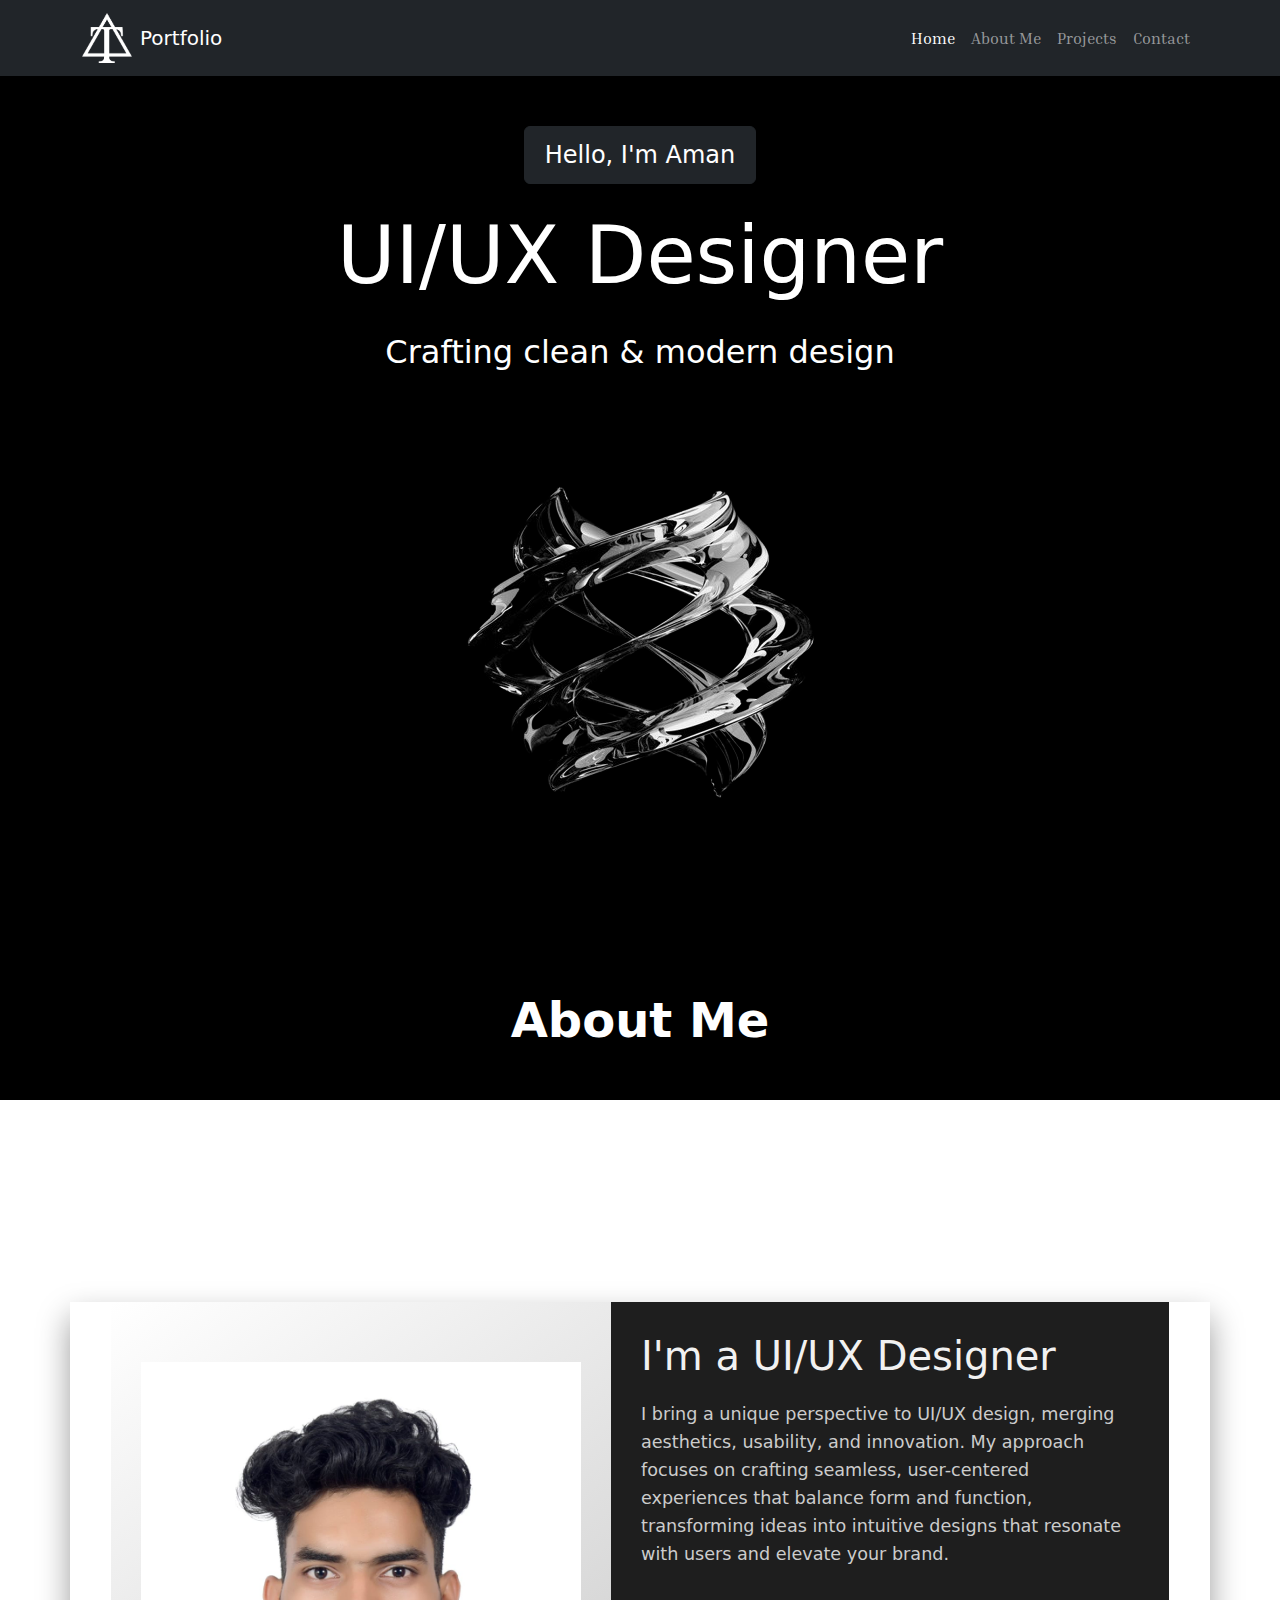
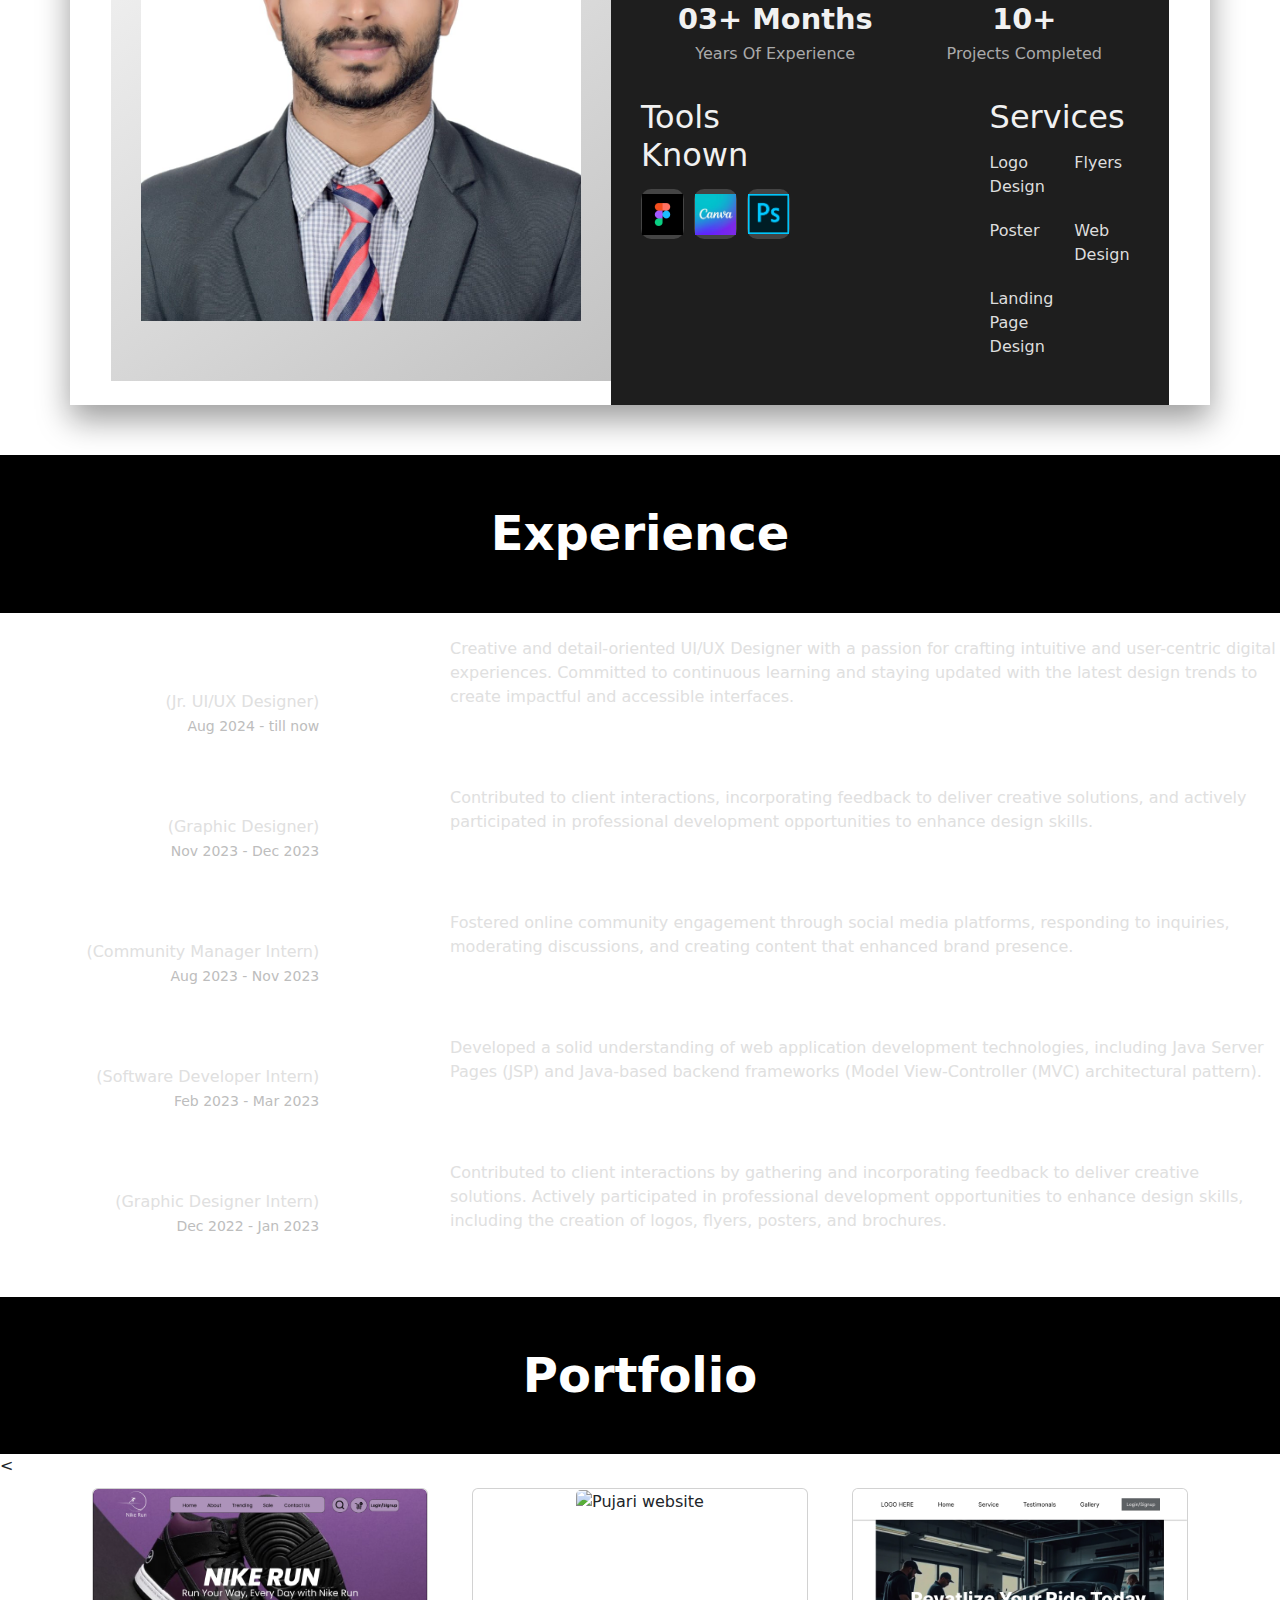
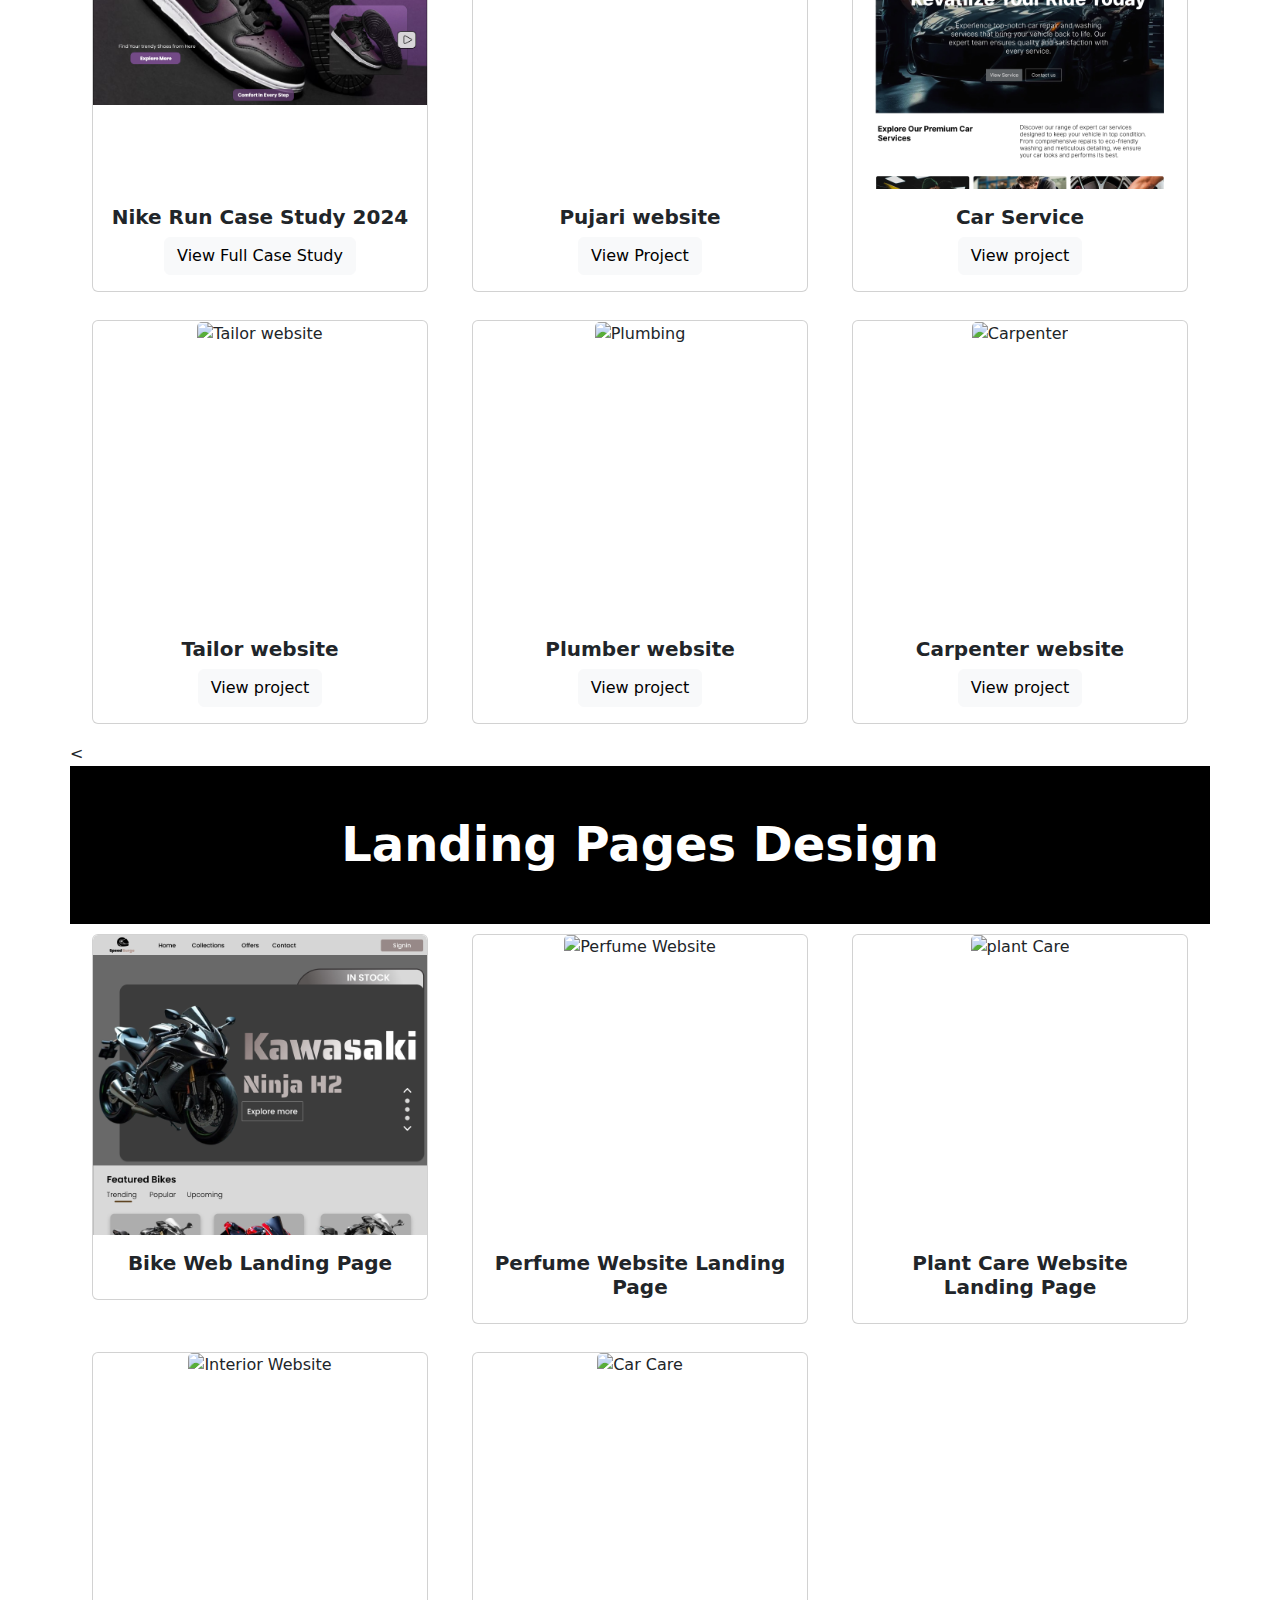
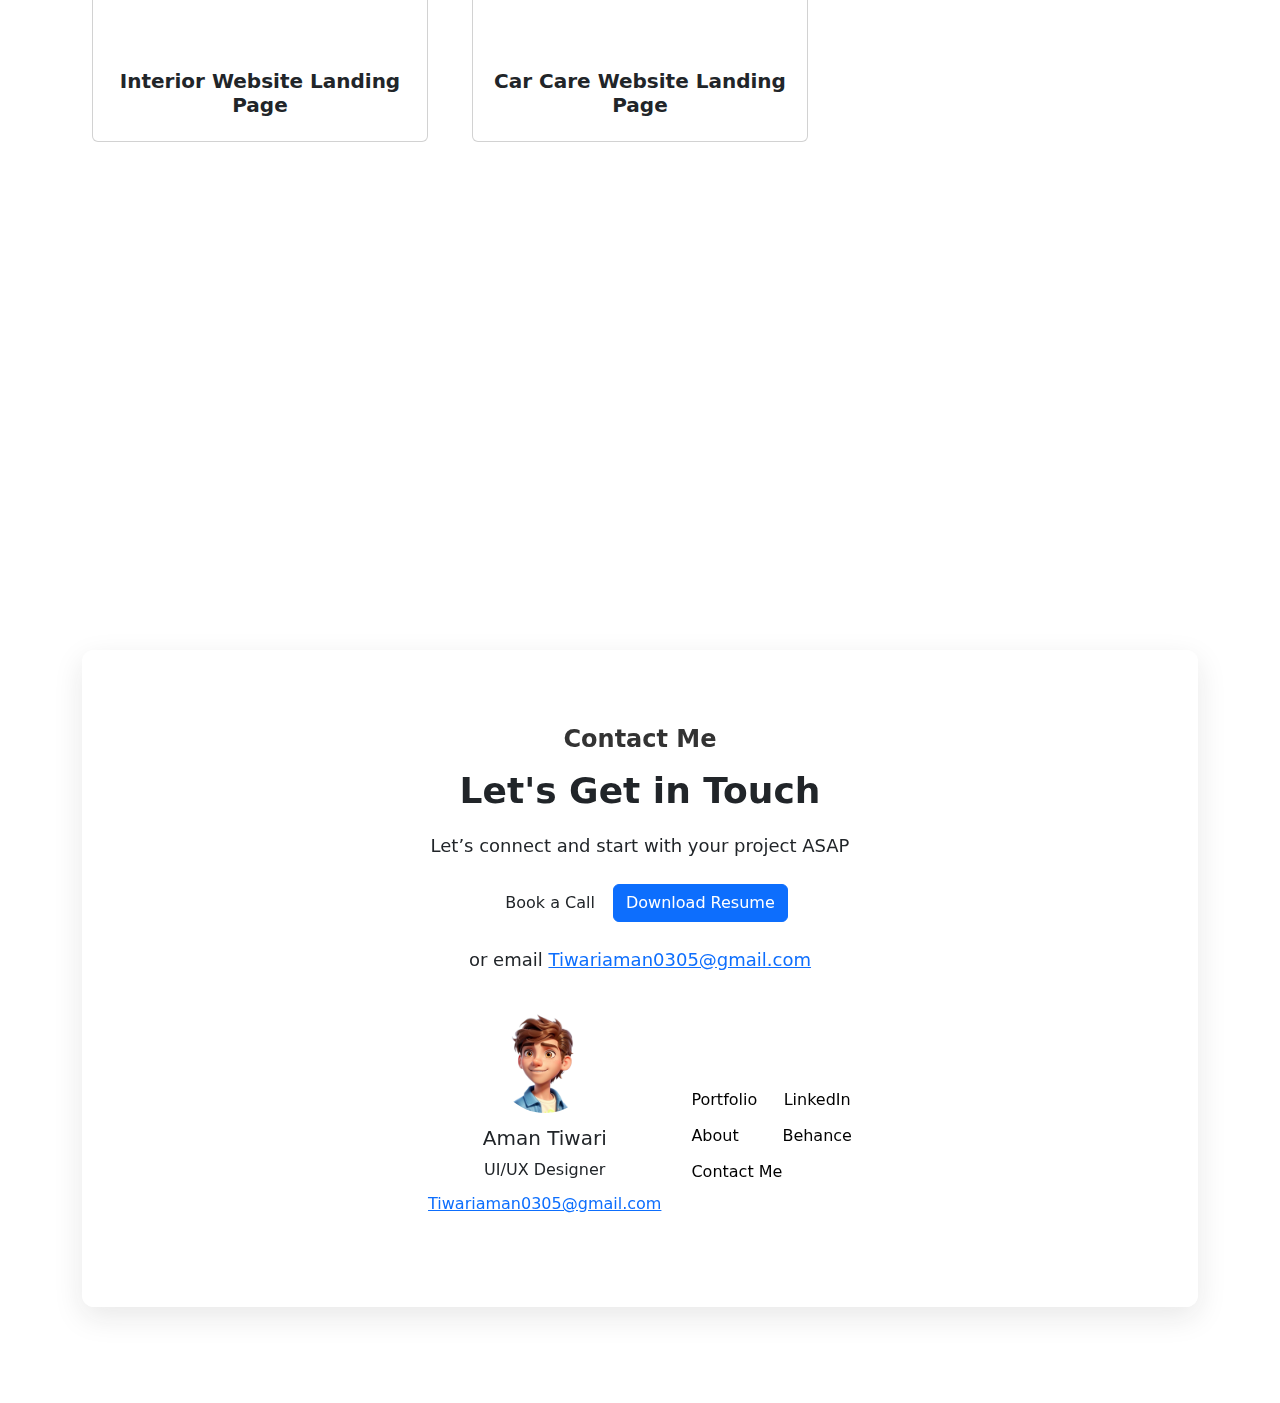
==== commit ee5d24a6: "temple landing page design updated" ====
--- a/aman.html
+++ b/aman.html
@@ -63,11 +63,11 @@
   </div>
 </div>
          <!-- About Me Section -->
-<div class="about-heading-container text-center mb-4">
+<div class="about-heading-container text-center mb-2">
   <h2 class="about-heading">About Me</h2>
 </div>
 
-<p class="bold-serif-text text-center mb-4">
+<p class="bold-serif-text text-center mb-2">
   Designing products that not only look incredible but also drive 
   results, ensuring satisfaction on both sides. Say goodbye to 
   designs that only serve one purpose. With my UI/UX skills, your 
@@ -77,15 +77,15 @@
 <div class="container about-container d-flex flex-wrap justify-content-center">
   <!-- Profile Image Section -->
   <div class="about-image d-flex align-items-center justify-content-center col-md-4 mb-4">
-      <img src="images/profile.png" alt="Profile Picture" class="img-fluid rounded-circle"> <!-- Added img-fluid for responsiveness -->
+      <img src="images/WhatsApp Image 2024-10-26 at 15.52.29_30c22adc.jpg" alt="Profile Picture" class="img-fluid squre"> <!-- Added img-fluid for responsiveness -->
   </div>
 
   <!-- Content Section -->
-  <div class="about-content col-md-6 mb-4"> <!-- Adjusted column size -->
+  <div class="about-content col-md-6 mb-6"> <!-- Adjusted column size -->
       <h2>I'm a UI/UX Designer</h2>
       <p>I bring a unique perspective to UI/UX design, merging aesthetics, usability, and innovation. My approach focuses on crafting seamless, user-centered experiences that balance form and function, transforming ideas into intuitive designs that resonate with users and elevate your brand.</p>
 
-      <div class="stats d-flex justify-content-around mb-4">
+      <div class="stats d-flex justify-content-around mb-2">
           <div class="text-center">
               <div class="number">03+ Months</div>
               <div class="label">Years Of Experience</div>
@@ -98,7 +98,7 @@
 
       <div class="tools-services d-flex flex-column flex-md-row justify-content-between mt-4">
           <!-- Tools Known -->
-          <div class="tools mb-4 mb-md-0">
+          <div class="tools mb-2 mb-md-2">
               <h4>Tools Known</h4>
               <div class="icon-container d-flex justify-content-around">
                   <div class="icon"><img src="images/figma.jpeg" alt="Figma" class="img-fluid"></div>
--- a/style.css
+++ b/style.css
@@ -1,4 +1,3 @@
-
 .navbar .nav-link {
     font-family: "Inria Serif", serif;
 }
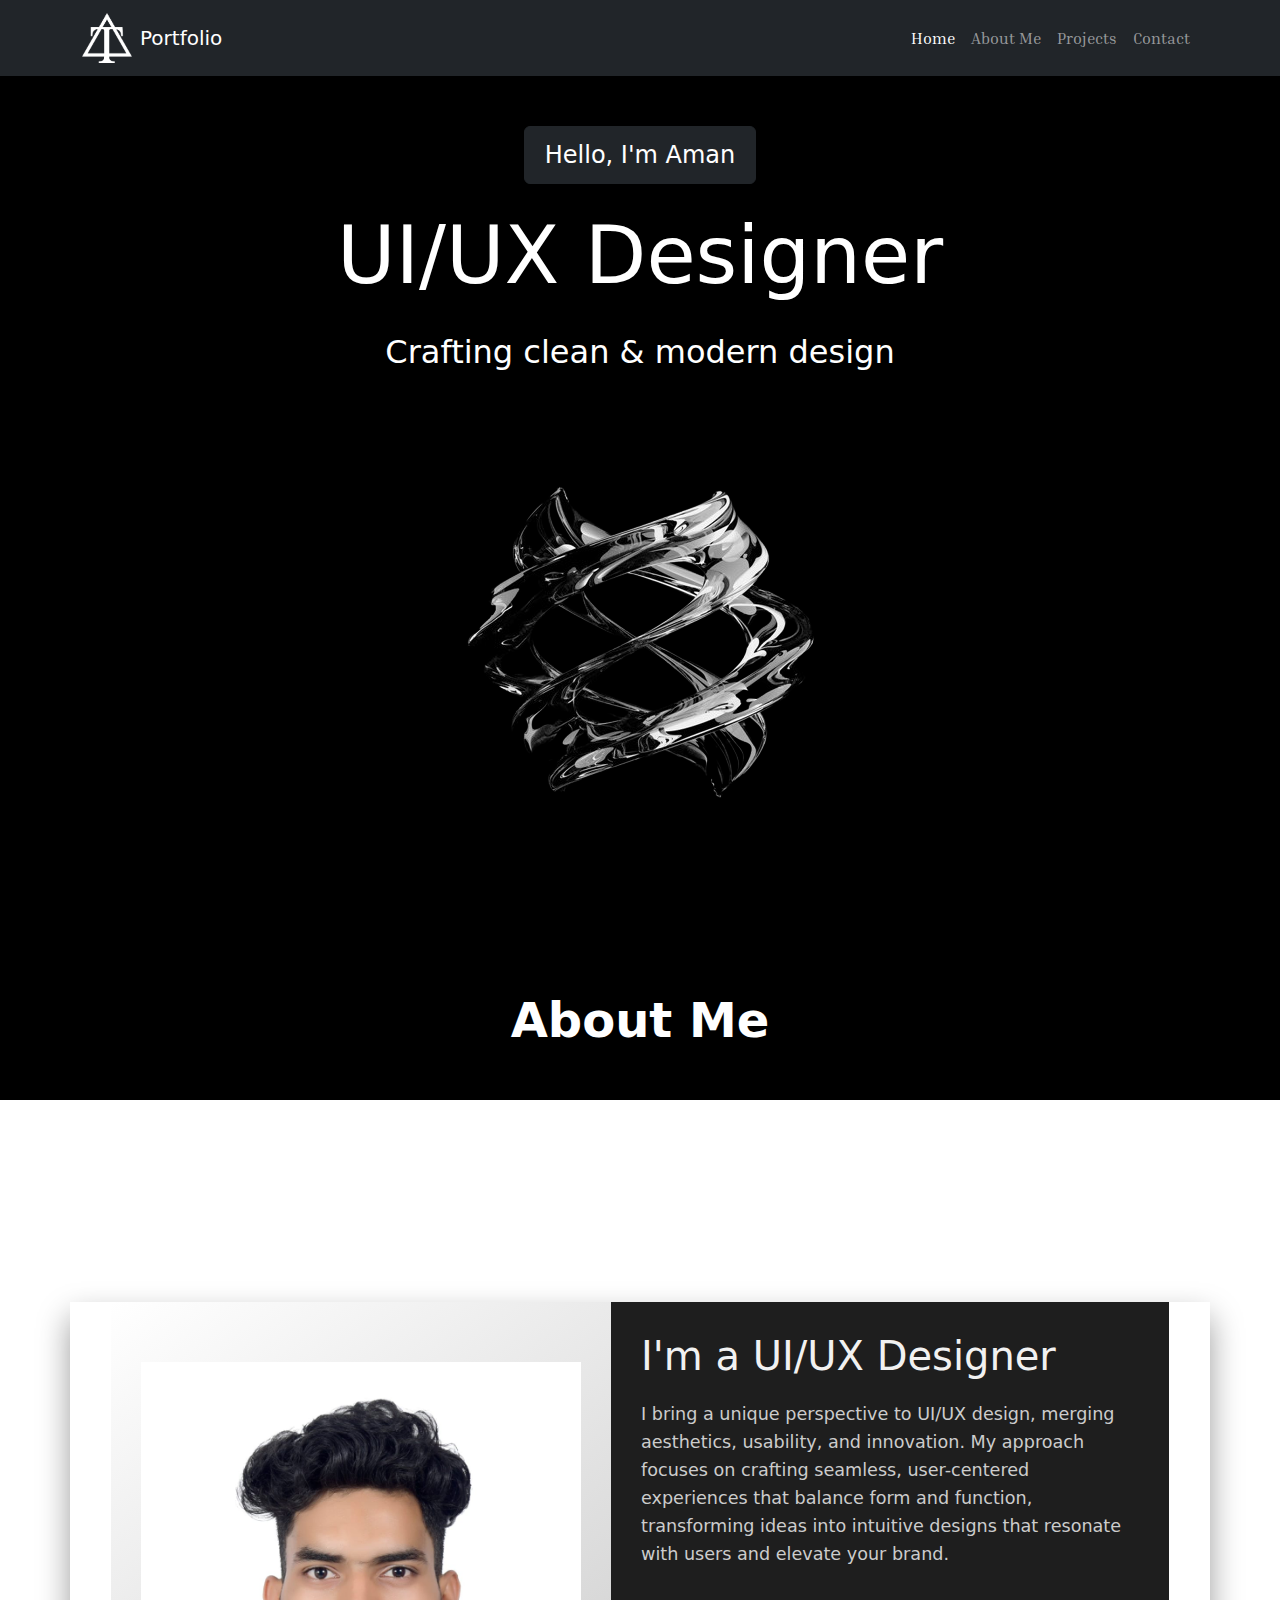
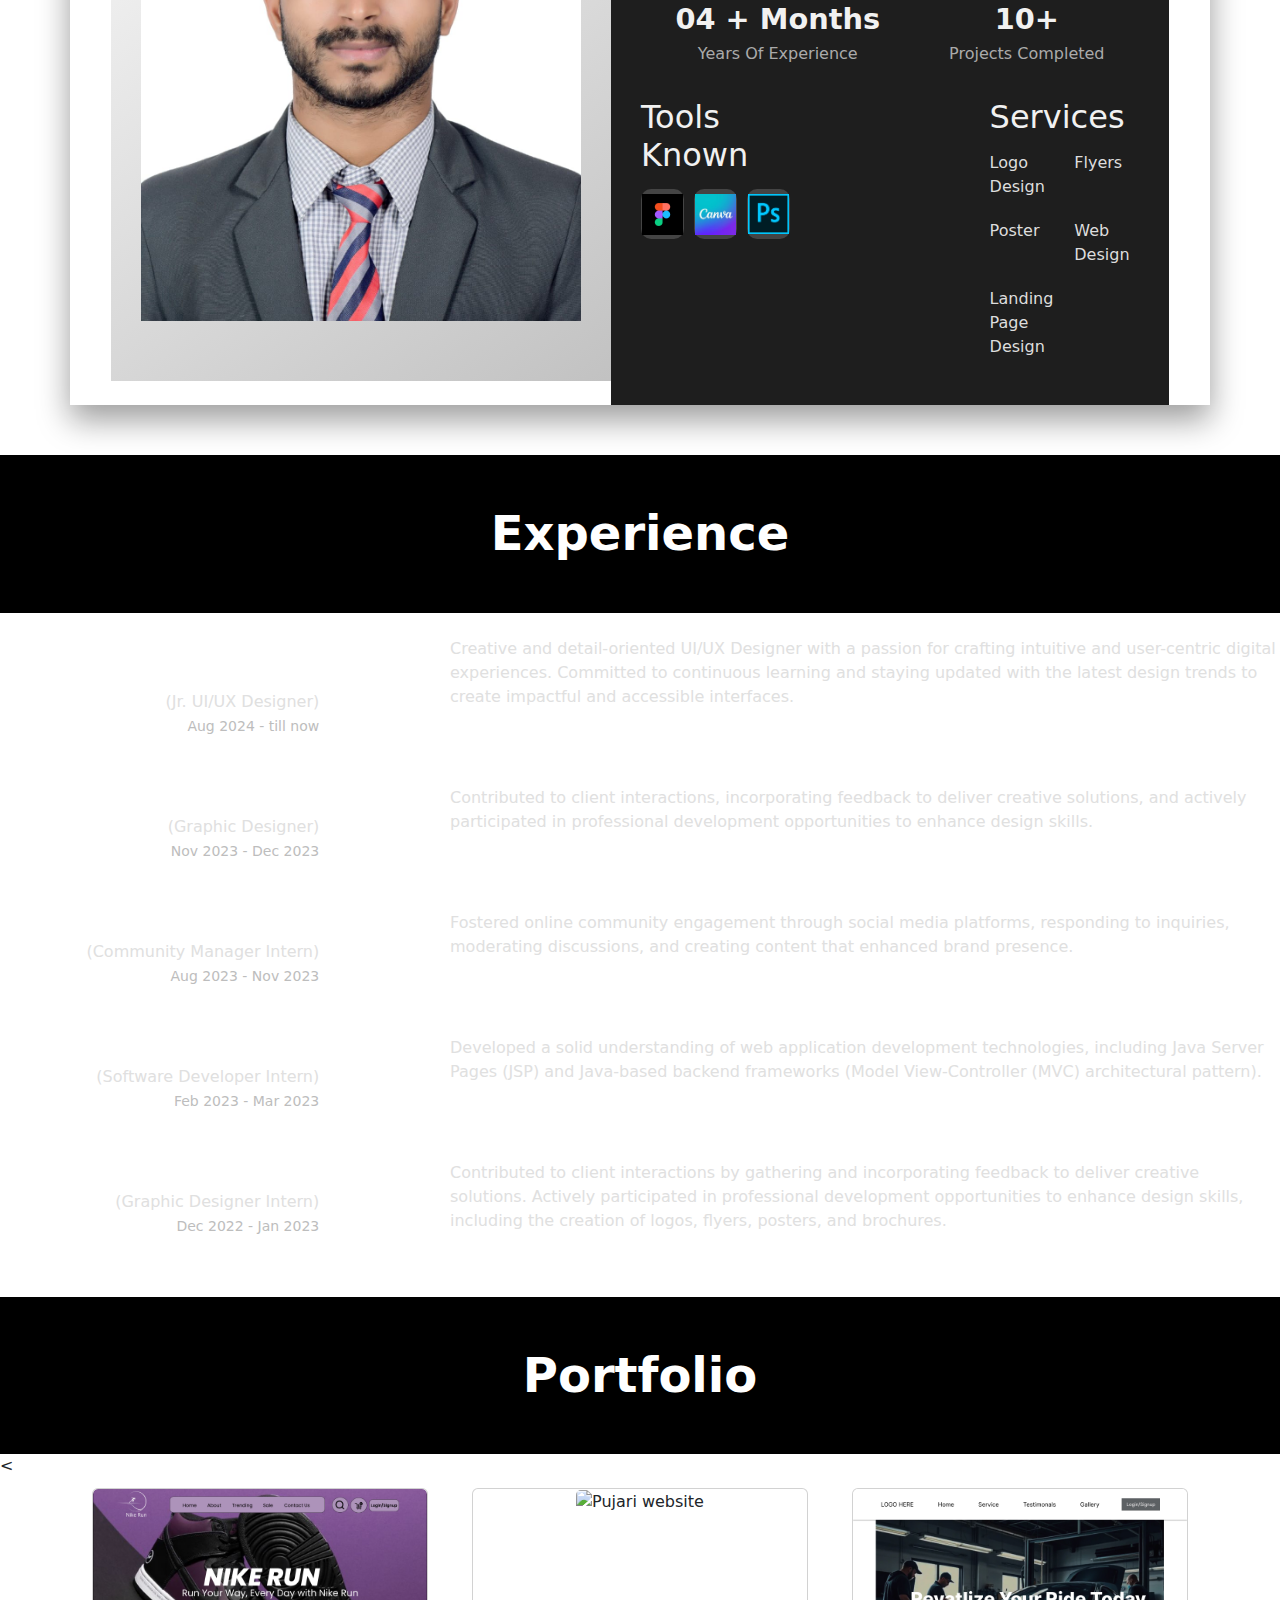
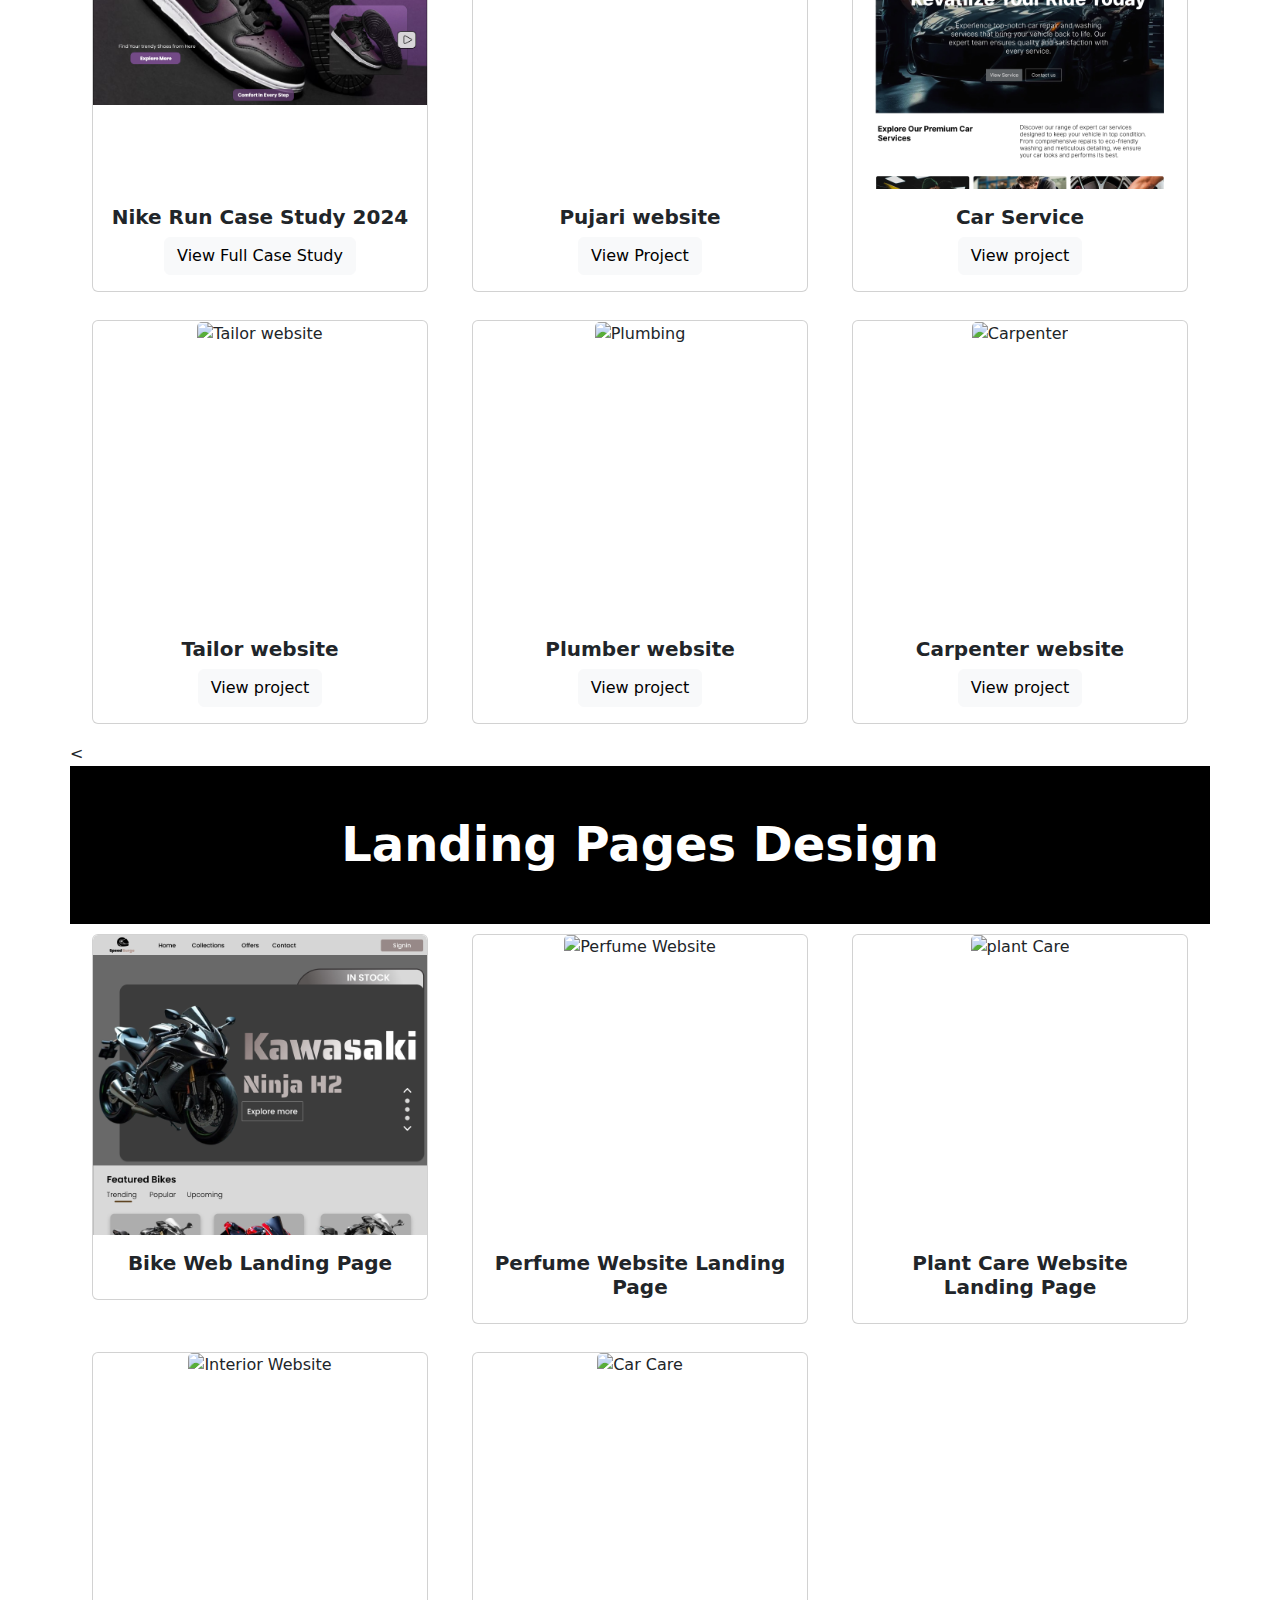
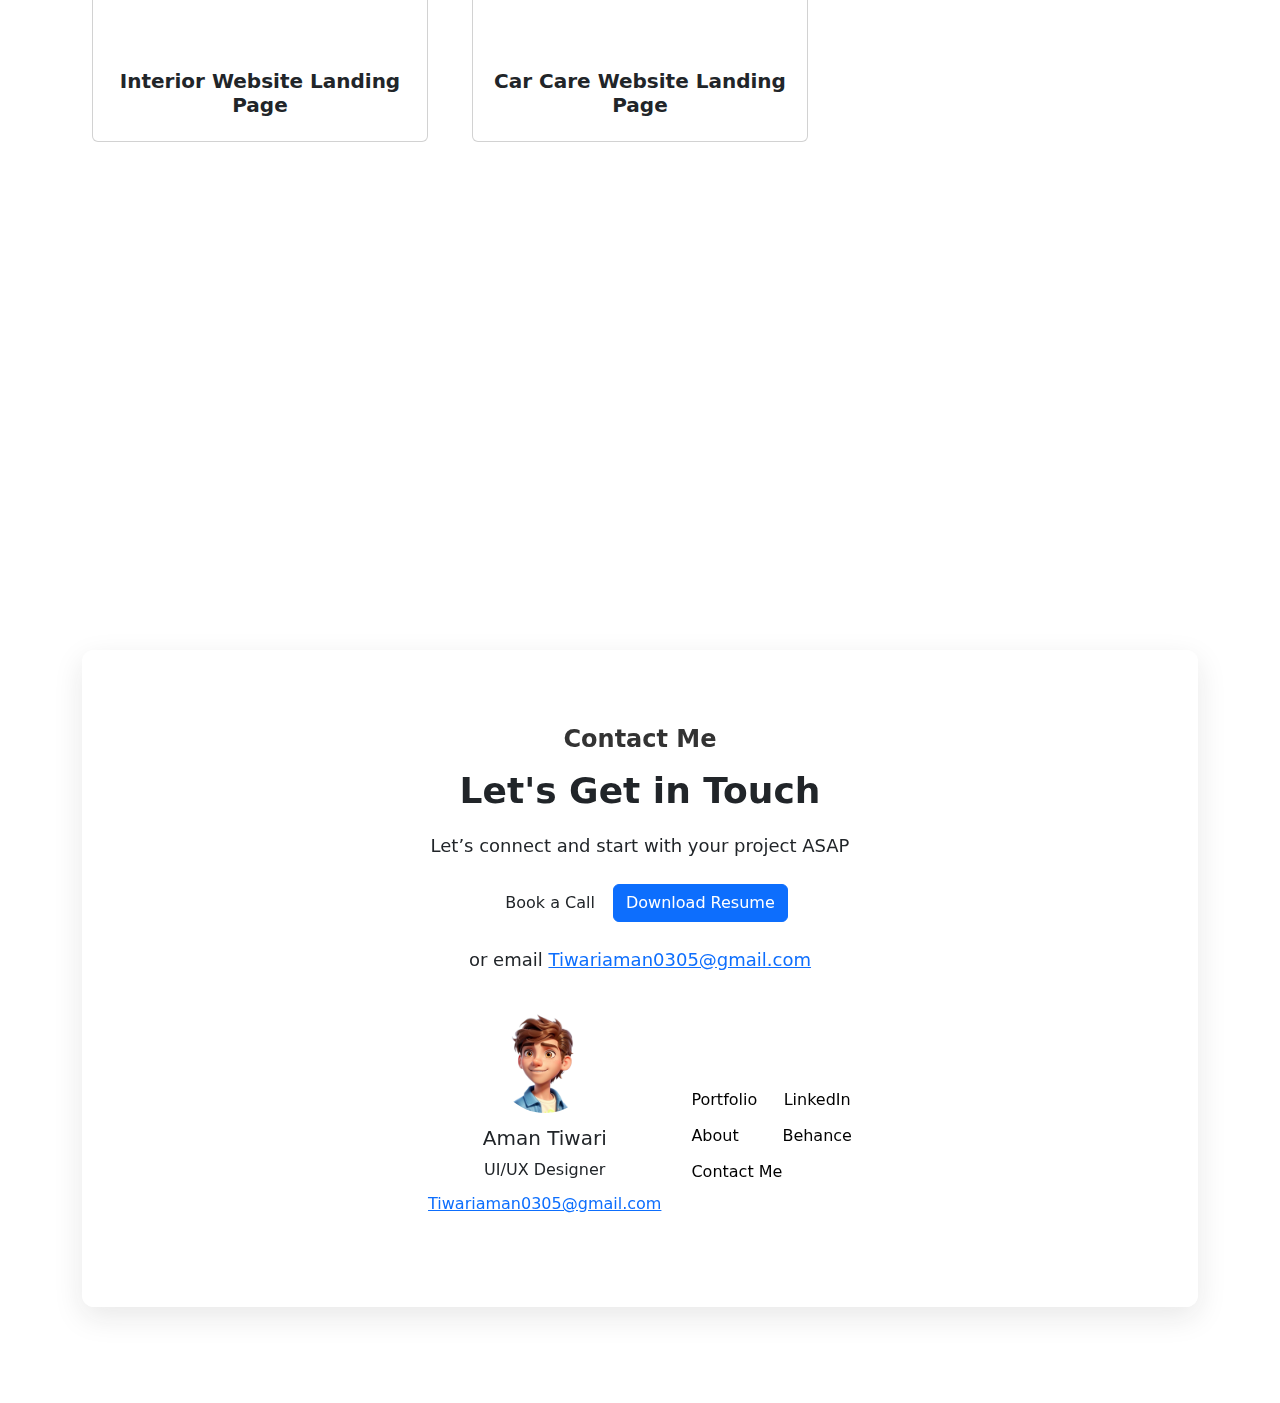
==== commit 82734da9: "new resume updated" ====
--- a/aman.html
+++ b/aman.html
@@ -87,7 +87,7 @@
 
       <div class="stats d-flex justify-content-around mb-2">
           <div class="text-center">
-              <div class="number">03+ Months</div>
+              <div class="number">04 + Months</div>
               <div class="label">Years Of Experience</div>
           </div>
           <div class="text-center">
@@ -515,7 +515,7 @@
         <!-- Buttons -->
         <div class="button-container mb-4">
             <a href="#" class="btn btn-se">Book a Call</a>
-            <a href="images/UI UX Resume.pdf" class="btn btn-primary" download>Download Resume</a>
+            <a href="images/Aman tiwari Ui Ux Resume.pdf" class="btn btn-primary" download>Download Resume</a>
         </div>
 
         <!-- Email -->
